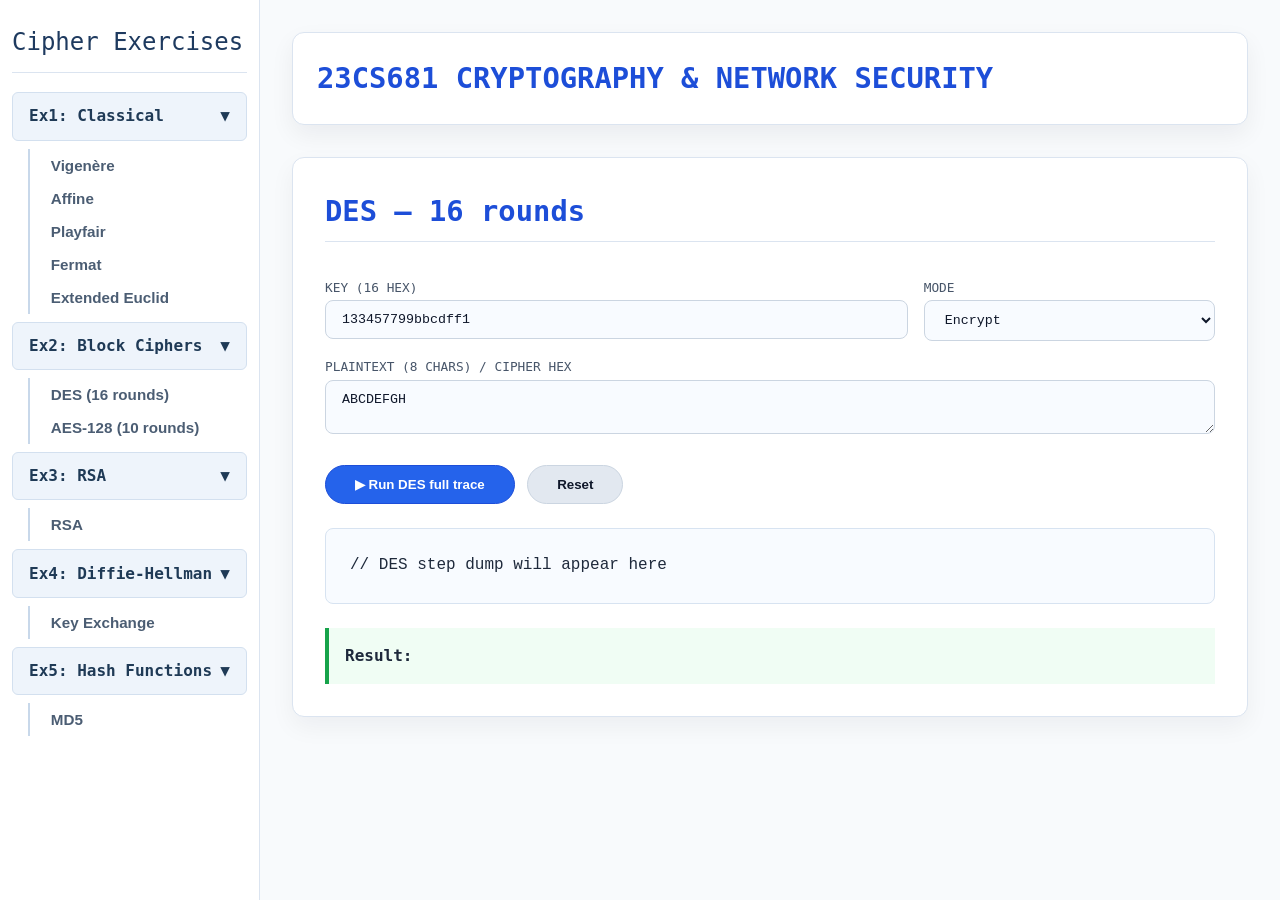
==== cipher.html @ 18721981 "first commit" ====
<!DOCTYPE html>
<html lang="en">
<head>
    <meta charset="UTF-8">
    <meta name="viewport" content="width=device-width, initial-scale=1.0">
    <title>DES · AES · Classical · RSA · complete step‑by‑step</title>
    <style>
        * { margin: 0; padding: 0; box-sizing: border-box; }
        body {
            background: #f8fafc;
            font-family: 'Segoe UI', Roboto, monospace;
            color: #1e293b;
            line-height: 1.5;
        }
        .app {
            display: flex;
            max-width: 1600px;
            margin: 0 auto;
        }
        .sidebar {
            width: 260px;
            background: #ffffff;
            border-right: 1px solid #dbe4f0;
            padding: 1.5rem 0.75rem;
            flex-shrink: 0;
            height: 100vh;
            overflow-y: auto;
            position: sticky;
            top: 0;
        }
        .sidebar h2 {
            color: #1e3a5f;
            border-bottom: 1px solid #dbe4f0;
            padding-bottom: 0.75rem;
            margin-bottom: 1.2rem;
            font-weight: 500;
        }
        .ex-header {
            background: #eef4fb;
            border: 1px solid #d3e0ef;
            padding: 0.7rem 1rem;
            border-radius: 6px;
            display: flex;
            justify-content: space-between;
            cursor: pointer;
            margin: 0.5rem 0;
            font-weight: 600;
            color: #1f3a56;
        }
        .submenu {
            margin-left: 1rem;
            border-left: 2px solid #c8d8ea;
            padding-left: 0.5rem;
            display: none;
        }
        .submenu.show { display: block; }
        .cipher-btn {
            width: 100%;
            background: transparent;
            border: none;
            text-align: left;
            padding: 0.5rem 0.8rem;
            color: #4b5d73;
            border-radius: 4px;
            cursor: pointer;
            font-size: 0.95rem;
        }
        .cipher-btn:hover { background: #e8f1fb; color: #0f172a; }
        .cipher-btn.active {
            background: #dbeafe;
            border-left: 4px solid #2563eb;
            color: #0f172a;
        }
        .main {
            flex: 1;
            padding: 2rem;
            max-width: 1200px;
        }
        .header-panel {
            background: #ffffff;
            border: 1px solid #dbe4f0;
            padding: 1.5rem;
            border-radius: 12px;
            margin-bottom: 2rem;
            box-shadow: 0 10px 25px rgba(15, 23, 42, 0.06);
        }
        .header-panel h1 { color: #1d4ed8; font-size: 1.8rem; font-weight: 600; }
        .header-row { display: flex; gap: 2rem; color: #64748b; margin-top: 0.5rem; }
        .cipher-box {
            background: #ffffff;
            border: 1px solid #dbe4f0;
            padding: 2rem;
            border-radius: 12px;
            margin-top: 1.5rem;
            display: none;
            box-shadow: 0 10px 25px rgba(15, 23, 42, 0.05);
        }
        .cipher-box.active { display: block; }
        h3 { color: #1d4ed8; font-size: 1.8rem; margin-bottom: 1.2rem; border-bottom: 1px solid #dbe4f0; padding-bottom: 0.5rem; }
        label { display: block; color: #475569; text-transform: uppercase; font-size: 0.8rem; margin: 1rem 0 0.2rem; }
        input, textarea, select {
            width: 100%;
            background: #f8fbff;
            border: 1px solid #cbd5e1;
            color: #0f172a;
            padding: 0.7rem 1rem;
            border-radius: 8px;
            font-family: 'Courier New', monospace;
        }
        .btn-group { display: flex; gap: 0.8rem; flex-wrap: wrap; margin: 1.5rem 0; }
        button {
            background: #e2e8f0;
            border: 1px solid #cbd5e1;
            color: #0f172a;
            padding: 0.7rem 1.8rem;
            border-radius: 30px;
            font-weight: 600;
            cursor: pointer;
        }
        button.primary { background: #2563eb; border-color: #1d4ed8; color: white; }
        .steps-panel {
            background: #f8fbff;
            border: 1px solid #d7e3f1;
            border-radius: 8px;
            padding: 1.5rem;
            font-family: 'Courier New', monospace;
            white-space: pre-wrap;
            line-height: 1.6;
            max-height: 700px;
            overflow: auto;
            margin: 1.5rem 0;
        }
        .result-box {
            background: #f0fdf4;
            border-left: 4px solid #16a34a;
            padding: 1rem;
            font-weight: bold;
        }
        .matrix-display {
            display: grid;
            grid-template-columns: repeat(4, 1fr);
            gap: 6px;
            background: #eef4fb;
            padding: 10px;
            border-radius: 8px;
            margin: 8px 0;
            font-family: 'Courier New', monospace;
        }
        .matrix-cell {
            background: #ffffff;
            border: 1px solid #cbd5e1;
            text-align: center;
            padding: 4px;
            border-radius: 4px;
        }
        .key-row { background: #fff7ed; padding: 0.8rem; margin: 0.5rem 0; border-left: 6px solid #f59e0b; }
        table { width: 100%; border-collapse: collapse; margin: 10px 0; background: #ffffff; }
        th, td { border: 1px solid #cbd5e1; padding: 6px; text-align: center; color: #1e293b; }
        th { background: #e8f1fb; }
    </style>
</head>
<body>
<div class="app">
    <div class="sidebar">
        <h2> Cipher Exercises</h2>
        <div class="ex-group">
            <div class="ex-header" onclick="toggleSub(this)">Ex1: Classical  <span class="arrow">▼</span></div>
            <div class="submenu show">
                <button class="cipher-btn" onclick="showCipher('vigenere')">Vigenère</button>
                <button class="cipher-btn" onclick="showCipher('affine')">Affine</button>
                <button class="cipher-btn" onclick="showCipher('playfair')">Playfair</button>
                <button class="cipher-btn" onclick="showCipher('fermat')">Fermat</button>
                <button class="cipher-btn" onclick="showCipher('euclid')">Extended Euclid</button>
            </div>
        </div>
        <div class="ex-group">
            <div class="ex-header" onclick="toggleSub(this)">Ex2: Block Ciphers  <span class="arrow">▼</span></div>
            <div class="submenu show">
                <button class="cipher-btn" onclick="showCipher('des')">DES (16 rounds)</button>
                <button class="cipher-btn" onclick="showCipher('aes')">AES-128 (10 rounds)</button>
            </div>
        </div>
        <div class="ex-group">
            <div class="ex-header" onclick="toggleSub(this)">Ex3: RSA <span class="arrow">▼</span></div>
            <div class="submenu show">
                <!-- Replaced the two placeholder buttons with one full RSA button -->
                <button class="cipher-btn" onclick="showCipher('rsa')">RSA </button>
            </div>
        </div>
        <div class="ex-group">
            <div class="ex-header" onclick="toggleSub(this)">Ex4: Diffie-Hellman <span class="arrow">▼</span></div>
            <div class="submenu show">
                <button class="cipher-btn" onclick="showCipher('diffie')">Key Exchange</button>
            </div>
        </div>
        <div class="ex-group">
            <div class="ex-header" onclick="toggleSub(this)">Ex5: Hash Functions <span class="arrow">▼</span></div>
            <div class="submenu show">
                <button class="cipher-btn" onclick="showCipher('md5')">MD5</button>
            </div>
        </div>

    </div>

    <div class="main">
        <div class="header-panel">
            <h1>23CS681 CRYPTOGRAPHY & NETWORK SECURITY</h1>
                </div>

        <!-- ========== EX1: CLASSICAL  ========== -->
        <!-- Vigenère -->
        <div id="vigenere-box" class="cipher-box">
            <h3>Vigenère Cipher</h3>
            <label>Plaintext</label><input id="vig-text" value="CIPHER">
            <label>Key (letters only)</label><input id="vig-key" value="KEY">
            <button class="primary" onclick="vigenereEncrypt()">Encrypt</button>
            <button onclick="vigenereDecrypt()">Decrypt</button>
            <div id="vig-steps" class="steps-panel">// Vigenère steps</div>
            <div id="vig-out" class="result-box">Result: </div>
        </div>

        <!-- Affine -->
        <div id="affine-box" class="cipher-box">
            <h3>Affine Cipher (encrypt only)</h3>
            <label>a (must be coprime to 26)</label><input id="aff-a" value="9">
            <label>b</label><input id="aff-b" value="6">
            <label>Plaintext (A-Z)</label><textarea id="aff-text" rows="2">HELLO</textarea>
            <button class="primary" onclick="affineEncrypt()">Encrypt</button>
            <div id="aff-steps" class="steps-panel">// Affine steps</div>
            <div id="aff-out" class="result-box">Result: </div>
        </div>

        <!-- Playfair -->
        <div id="playfair-box" class="cipher-box">
            <h3>Playfair Cipher (5x5 matrix)</h3>
            <label>Keyword</label><input id="pf-key" value="MONARCHY">
            <label>Plaintext (A-Z, no J)</label><textarea id="pf-text" rows="2">INSTRUMENTS</textarea>
            <button class="primary" onclick="playfairEncrypt()">Encrypt</button>
            <div id="pf-matrix" class="matrix-display"></div>
            <div id="pf-steps" class="steps-panel">// Playfair steps</div>
            <div id="pf-out" class="result-box">Result: </div>
        </div>

        <!-- Fermat -->
        <div id="fermat-box" class="cipher-box">
            <h3>Fermat's Little Theorem</h3>
            <label>Prime p</label><input id="fer-p" value="13">
            <label>Integer a (not multiple of p)</label><input id="fer-a" value="5">
            <button class="primary" onclick="fermatCalc()">Compute a^(p-1) mod p</button>
            <div id="fer-steps" class="steps-panel">// Fermat steps</div>
            <div id="fer-out" class="result-box">Result: </div>
        </div>

        <!-- Extended Euclid -->
        <div id="euclid-box" class="cipher-box">
            <h3>Extended Euclidean Algorithm</h3>
            <label>a</label><input id="euc-a" value="5432">
            <label>b</label><input id="euc-b" value="46">
            <button class="primary" onclick="computeEuclid()">Compute GCD & coefficients</button>
            <div id="euc-steps" class="steps-panel">// Extended Euclid steps</div>
            <div id="euc-out" class="result-box">Result: </div>
        </div>

        <!-- ========== EX2: DES  ========== -->
        <div id="des-box" class="cipher-box active">
            <h3>DES – 16 rounds </h3>
            <div style="display:flex; gap:1rem;">
                <div style="flex:2"><label>Key (16 hex)</label><input id="des-key" value="133457799bbcdff1"></div>
                <div style="flex:1"><label>Mode</label><select id="des-mode"><option value="encrypt">Encrypt</option><option value="decrypt">Decrypt</option></select></div>
            </div>
            <label>Plaintext (8 chars) / cipher hex</label><textarea id="des-input" rows="2">ABCDEFGH</textarea>
            <div class="btn-group">
                <button class="primary" onclick="runDesFullTrace()">▶ Run DES full trace</button>
                <button onclick="resetDesTrace()">Reset</button>
            </div>
            <div id="des-steps" class="steps-panel">// DES step dump will appear here</div>
            <div id="des-out" class="result-box">Result: </div>
        </div>

        <!-- ========== EX2: AES-128  ========== -->
        <div id="aes-box" class="cipher-box">
            <h3>AES-128 – 10 rounds </h3>
            <div style="display:flex; gap:1rem;">
                <div style="flex:2"><label>Key (32 hex)</label><input id="aes-key" value="2b7e151628aed2a6abf7158809cf4f3c"></div>
                <div style="flex:1"><label>Mode</label><select id="aes-mode"><option value="encrypt">Encrypt</option><option value="decrypt">Decrypt</option></select></div>
            </div>
            <label>Plaintext (16 bytes) / cipher hex</label><textarea id="aes-input" rows="2">Hello, AES-128!</textarea>
            <div class="btn-group">
                <button class="primary" onclick="runAesFullTrace()">▶ Run AES full trace</button>
                <button onclick="resetAesTrace()">Reset</button>
            </div>
            <div id="aes-steps" class="steps-panel">// AES step dump (matrix & MixColumns detail) will appear here</div>
            <div id="aes-out" class="result-box">Result: </div>
        </div>

        <!-- ========== EX3: RSA  ========== -->
        <div id="rsa-box" class="cipher-box">
            <h3>RSA </h3>
            <label>Prime p</label><input id="rsa-p" value="61">
            <label>Prime q</label><input id="rsa-q" value="53">
            <label>Select e (coprime to φ)</label><input id="rsa-e" value="17">
            <label>Message (number or text)</label><textarea id="rsa-m" rows="2">HELLO</textarea>
            <button class="primary" onclick="runRSA()">▶ Run RSA full trace</button>
            <div id="rsa-steps" class="steps-panel">// RSA steps will appear here</div>
            <div id="rsa-out" class="result-box">Result: </div>
        </div>

        <!-- ========== EX4: DIFFIE-HELLMAN ========== -->
        <div id="diffie-box" class="cipher-box">
            <h3>Diffie-Hellman Key Exchange</h3>
            <label>Public Prime (P)</label><input id="dh-p" value="23">
            <label>Primitive Root (G)</label><input id="dh-g" value="5">
            <label>Alice's Private Key (a)</label><input id="dh-a" value="6">
            <label>Bob's Private Key (b)</label><input id="dh-b" value="15">
            <div class="btn-group">
                <button class="primary" onclick="runDiffieHellman()">Exchange Keys</button>
                <button onclick="resetDiffieHellman()">Reset</button>
            </div>
            <div id="dh-steps" class="steps-panel">// Diffie-Hellman steps will appear here</div>
            <div id="dh-out" class="result-box">Result: </div>
        </div>

        <!-- ========== EX5: MD5 ========== -->
        <div id="md5-box" class="cipher-box">
            <h3>MD5 Hash Function</h3>
            <label>Message to Hash</label><input id="md5-message" value="hello world">
            <button class="primary" onclick="computeMD5()">Compute MD5 Hash</button>
            <div id="md5-steps" class="steps-panel">// MD5 steps</div>
            <div id="md5-out" class="result-box">Result: </div>
        </div>
    </div>
</div>

<script>
    // MD5 constants
    const S = [
        7, 12, 17, 22,  7, 12, 17, 22,  7, 12, 17, 22,  7, 12, 17, 22,
        5,  9, 14, 20,  5,  9, 14, 20,  5,  9, 14, 20,  5,  9, 14, 20,
        4, 11, 16, 23,  4, 11, 16, 23,  4, 11, 16, 23,  4, 11, 16, 23,
        6, 10, 15, 21,  6, 10, 15, 21,  6, 10, 15, 21,  6, 10, 15, 21
    ];

    const K = [
        0xd76aa478, 0xe8c7b756, 0x242070db, 0xc1bdceee,
        0xf57c0faf, 0x4787c62a, 0xa8304613, 0xfd469501,
        0x698098d8, 0x8b44f7af, 0xffff5bb1, 0x895cd7be,
        0x6b901122, 0xfd987193, 0xa679438e, 0x49b40821,
        0xf61e2562, 0xc040b340, 0x265e5a51, 0xe9b6c7aa,
        0xd62f105d, 0x02441453, 0xd8a1e681, 0xe7d3fbc8,
        0x21e1cde6, 0xc33707d6, 0xf4d50d87, 0x455a14ed,
        0xa9e3e905, 0xfcefa3f8, 0x676f02d9, 0x8d2a4c8a,
        0xfffa3942, 0x8771f681, 0x6d9d6122, 0xfde5380c,
        0xa4beea44, 0x4bdecfa9, 0xf6bb4b60, 0xbebfbc70,
        0x289b7ec6, 0xeaa127fa, 0xd4ef3085, 0x04881d05,
        0xd9d4d039, 0xe6db99e5, 0x1fa27cf8, 0xc4ac5665,
        0xf4292244, 0x432aff97, 0xab9423a7, 0xfc93a039,
        0x655b59c3, 0x8f0ccc92, 0xffeff47d, 0x85845dd1,
        0x6fa87e4f, 0xfe2ce6e0, 0xa3014314, 0x4e0811a1,
        0xf7537e82, 0xbd3af235, 0x2ad7d2bb, 0xeb86d391
    ];

    function leftRotate(value, amount) {
        return ((value << amount) | (value >>> (32 - amount))) & 0xFFFFFFFF;
    }

    function md5Hash(message, showSteps = true) {
        let steps = showSteps ? [] : null;

        // Convert message to bytes
        let msgBytes = new TextEncoder().encode(message);
        let msgLen = msgBytes.length;

        // Step 1: Append padding
        let padded = new Uint8Array(Math.floor((msgLen + 8) / 64 + 1) * 64);
        padded.set(msgBytes);
        padded[msgLen] = 0x80;

        // Append length in bits (little-endian)
        let lenBits = msgLen * 8;
        for (let i = 0; i < 8; i++) {
            padded[padded.length - 8 + i] = (lenBits >>> (i * 8)) & 0xFF;
        }

        if (showSteps) {
            steps.push("Step 1: Padding the message");
            steps.push(`Original message length: ${msgLen} bytes`);
            steps.push(`Padded message length: ${padded.length} bytes`);
        }

        // Initialize MD5 state
        let h0 = 0x67452301;
        let h1 = 0xefcdab89;
        let h2 = 0x98badcfe;
        let h3 = 0x10325476;

        if (showSteps) {
            steps.push("Step 2: Initialize MD5 state");
            steps.push(`h0 = ${h0.toString(16).padStart(8, '0')}`);
            steps.push(`h1 = ${h1.toString(16).padStart(8, '0')}`);
            steps.push(`h2 = ${h2.toString(16).padStart(8, '0')}`);
            steps.push(`h3 = ${h3.toString(16).padStart(8, '0')}`);
        }

        // Process in 512-bit chunks
        for (let chunkStart = 0; chunkStart < padded.length; chunkStart += 64) {
            let chunk = padded.slice(chunkStart, chunkStart + 64);
            let w = new Array(16);
            for (let i = 0; i < 16; i++) {
                w[i] = (chunk[i*4]) | (chunk[i*4+1] << 8) | (chunk[i*4+2] << 16) | (chunk[i*4+3] << 24);
            }

            if (showSteps) {
                steps.push(`\nProcessing chunk ${chunkStart/64 + 1}`);
                steps.push("Message schedule (w[0..15]):");
                for (let i = 0; i < 16; i++) {
                    steps.push(`w[${i}] = ${w[i].toString(16).padStart(8, '0')}`);
                }
            }

            let a = h0, b = h1, c = h2, d = h3;

            if (showSteps) {
                steps.push("Initial a,b,c,d for this chunk:");
                steps.push(`a = ${a.toString(16).padStart(8, '0')}, b = ${b.toString(16).padStart(8, '0')}, c = ${c.toString(16).padStart(8, '0')}, d = ${d.toString(16).padStart(8, '0')}`);
            }

            // Main loop
            for (let i = 0; i < 64; i++) {
                let f, g;
                if (i < 16) {
                    f = (b & c) | (~b & d);
                    g = i;
                } else if (i < 32) {
                    f = (d & b) | (~d & c);
                    g = (5 * i + 1) % 16;
                } else if (i < 48) {
                    f = b ^ c ^ d;
                    g = (3 * i + 5) % 16;
                } else {
                    f = c ^ (b | ~d);
                    g = (7 * i) % 16;
                }

                f = (f + a + K[i] + w[g]) & 0xFFFFFFFF;
                a = d;
                d = c;
                c = b;
                b = (b + leftRotate(f, S[i])) & 0xFFFFFFFF;

                if (showSteps && (i % 4 == 0 || i == 63)) {
                    steps.push(`Round ${Math.floor(i/16) + 1}, step ${i%16 + 1}: a=${a.toString(16).padStart(8, '0')}, b=${b.toString(16).padStart(8, '0')}, c=${c.toString(16).padStart(8, '0')}, d=${d.toString(16).padStart(8, '0')}`);
                }
            }

            // Add to result
            h0 = (h0 + a) & 0xFFFFFFFF;
            h1 = (h1 + b) & 0xFFFFFFFF;
            h2 = (h2 + c) & 0xFFFFFFFF;
            h3 = (h3 + d) & 0xFFFFFFFF;

            if (showSteps) {
                steps.push("After adding chunk:");
                steps.push(`h0 = ${h0.toString(16).padStart(8, '0')}, h1 = ${h1.toString(16).padStart(8, '0')}, h2 = ${h2.toString(16).padStart(8, '0')}, h3 = ${h3.toString(16).padStart(8, '0')}`);
            }
        }

        // Produce final hash
        let digest = new Uint8Array(16);
        digest[0] = h0 & 0xFF; digest[1] = (h0 >>> 8) & 0xFF; digest[2] = (h0 >>> 16) & 0xFF; digest[3] = (h0 >>> 24) & 0xFF;
        digest[4] = h1 & 0xFF; digest[5] = (h1 >>> 8) & 0xFF; digest[6] = (h1 >>> 16) & 0xFF; digest[7] = (h1 >>> 24) & 0xFF;
        digest[8] = h2 & 0xFF; digest[9] = (h2 >>> 8) & 0xFF; digest[10] = (h2 >>> 16) & 0xFF; digest[11] = (h2 >>> 24) & 0xFF;
        digest[12] = h3 & 0xFF; digest[13] = (h3 >>> 8) & 0xFF; digest[14] = (h3 >>> 16) & 0xFF; digest[15] = (h3 >>> 24) & 0xFF;

        let hashHex = Array.from(digest, b => b.toString(16).padStart(2, '0')).join('');

        if (showSteps) {
            steps.push("\nFinal MD5 hash:");
            steps.push(hashHex);
        }

        return { hash: hashHex, steps: steps };
    }

    function computeMD5() {
        let message = document.getElementById('md5-message').value;
        let result = md5Hash(message);
        document.getElementById('md5-steps').innerText = result.steps.join('\n');
        document.getElementById('md5-out').innerText = 'MD5 Hash: ' + result.hash;
    }

    // ---------- SIDEBAR HELPERS ----------
    function toggleSub(header) {
        let s = header.nextElementSibling;
        s.classList.toggle('show');
        header.querySelector('.arrow').textContent = s.classList.contains('show') ? '▼' : '▶';
    }
    function showCipher(name) {
        document.querySelectorAll('.cipher-box').forEach(b => b.classList.remove('active'));
        document.getElementById(name + '-box')?.classList.add('active');
        document.querySelectorAll('.cipher-btn').forEach(b => b.classList.remove('active'));
        event.target.classList.add('active');
        let names = {
            vigenere: 'Vigenère', affine: 'Affine', playfair: 'Playfair',
            fermat: 'Fermat', euclid: 'Euclid', des: 'DES (full trace)', aes: 'AES-128',
            rsa: 'RSA (full step‑by‑step)', md5: 'MD5'
        };
        document.getElementById('current-ex').innerText =
            name === 'diffie' ? 'Diffie-Hellman Key Exchange' : (names[name] || name);
    }

    // ############################################################
    // # EX1: CLASSICAL CIPHERS 
    // ############################################################

    // ---------- Vigenère ----------
    function vigenereEncrypt() {
        let text = document.getElementById('vig-text').value.toUpperCase().replace(/[^A-Z]/g, '');
        let key = document.getElementById('vig-key').value.toUpperCase().replace(/[^A-Z]/g, '');
        if (!key) { alert('Invalid key'); return; }
        let steps = 'Vigenère encryption:\nText: ' + text + '\nKey: ' + key + '\n\n';
        let result = '';
        for (let i = 0; i < text.length; i++) {
            let t = text.charCodeAt(i) - 65;
            let k = key.charCodeAt(i % key.length) - 65;
            let c = (t + k) % 26;
            result += String.fromCharCode(c + 65);
            steps += `${text[i]} (${t}) + ${key[i % key.length]} (${k}) = ${c} → ${result[i]}\n`;
        }
        document.getElementById('vig-steps').innerText = steps;
        document.getElementById('vig-out').innerText = 'Ciphertext: ' + result;
    }
    function vigenereDecrypt() {
        let text = document.getElementById('vig-text').value.toUpperCase().replace(/[^A-Z]/g, '');
        let key = document.getElementById('vig-key').value.toUpperCase().replace(/[^A-Z]/g, '');
        if (!key) { alert('Invalid key'); return; }
        let steps = 'Vigenère decryption:\nCipher: ' + text + '\nKey: ' + key + '\n\n';
        let result = '';
        for (let i = 0; i < text.length; i++) {
            let c = text.charCodeAt(i) - 65;
            let k = key.charCodeAt(i % key.length) - 65;
            let p = (c - k + 26) % 26;
            result += String.fromCharCode(p + 65);
            steps += `${text[i]} (${c}) - ${key[i % key.length]} (${k}) = ${p} → ${result[i]}\n`;
        }
        document.getElementById('vig-steps').innerText = steps;
        document.getElementById('vig-out').innerText = 'Plaintext: ' + result;
    }

    // ---------- Affine ----------
    function affineEncrypt() {
        let a = parseInt(document.getElementById('aff-a').value);
        let b = parseInt(document.getElementById('aff-b').value);
        let text = document.getElementById('aff-text').value.toUpperCase().replace(/[^A-Z]/g, '');
        if (!text) return;
        function gcd(x,y) { return y ? gcd(y, x % y) : x; }
        if (gcd(a,26) !== 1) { alert('a must be coprime to 26'); return; }
        let steps = `Affine encryption: E(x) = (${a}*x + ${b}) mod 26\n\n`;
        let result = '';
        for (let i = 0; i < text.length; i++) {
            let x = text.charCodeAt(i) - 65;
            let val = (a * x + b) % 26;
            result += String.fromCharCode(val + 65);
            steps += `${text[i]} (x=${x}) → (${a}*${x}+${b}) mod 26 = ${val} → ${result[i]}\n`;
        }
        document.getElementById('aff-steps').innerText = steps;
        document.getElementById('aff-out').innerText = 'Ciphertext: ' + result;
    }

    // ---------- Playfair ----------
    function playfairEncrypt() {
        let key = document.getElementById('pf-key').value.toUpperCase().replace(/[^A-Z]/g, '').replace(/J/g, 'I');
        let plain = document.getElementById('pf-text').value.toUpperCase().replace(/[^A-Z]/g, '').replace(/J/g, 'I');
        if (!key || !plain) return;

        let seen = new Set();
        let matrix = [];
        let all = key + 'ABCDEFGHIKLMNOPQRSTUVWXYZ';
        for (let ch of all) {
            if (!seen.has(ch) && ch >= 'A' && ch <= 'Z' && ch !== 'J') {
                seen.add(ch);
                matrix.push(ch);
            }
        }
        let matHtml = '';
        for (let r = 0; r < 5; r++) {
            for (let c = 0; c < 5; c++) {
                matHtml += `<div class="matrix-cell">${matrix[r*5 + c]}</div>`;
            }
        }
        document.getElementById('pf-matrix').innerHTML = matHtml;

        let pairs = [];
        for (let i = 0; i < plain.length; i += 2) {
            let a = plain[i];
            let b = (i+1 < plain.length) ? plain[i+1] : 'X';
            if (a === b) b = 'X';
            pairs.push([a, b]);
        }

        let steps = 'Playfair matrix built.\n\nDigraphs:\n';
        let result = '';
        for (let [a,b] of pairs) {
            steps += `${a}${b} → `;
            let r1 = Math.floor(matrix.indexOf(a)/5), c1 = matrix.indexOf(a)%5;
            let r2 = Math.floor(matrix.indexOf(b)/5), c2 = matrix.indexOf(b)%5;
            let na, nb;
            if (r1 === r2) {
                na = matrix[r1*5 + (c1+1)%5];
                nb = matrix[r2*5 + (c2+1)%5];
            } else if (c1 === c2) {
                na = matrix[((r1+1)%5)*5 + c1];
                nb = matrix[((r2+1)%5)*5 + c2];
            } else {
                na = matrix[r1*5 + c2];
                nb = matrix[r2*5 + c1];
            }
            result += na + nb;
            steps += `${na}${nb}\n`;
        }
        document.getElementById('pf-steps').innerText = steps;
        document.getElementById('pf-out').innerText = 'Ciphertext: ' + result;
    }

    // ---------- Fermat ----------
    function fermatCalc() {
        let p = parseInt(document.getElementById('fer-p').value);
        let a = parseInt(document.getElementById('fer-a').value);
        if (p <= 1 || a % p === 0) { alert('p must be prime, a not multiple of p'); return; }
        let steps = `Fermat: a^(p-1) ≡ 1 (mod p) for prime p\np = ${p}, a = ${a}\n\n`;
        let exp = p-1;
        let result = 1;
        let base = a % p;
        let e = exp;
        steps += `Computing ${a}^${exp} mod ${p} using repeated squaring:\n`;
        while (e > 0) {
            if (e & 1) result = (result * base) % p;
            base = (base * base) % p;
            e >>= 1;
        }
        steps += `Result: ${a}^${exp} mod ${p} = ${result}\n`;
        if (result === 1) steps += `\n✓ Fermat holds: ${a}^(${p}-1) ≡ 1 (mod ${p})`;
        else steps += `\n✗ Not 1 – but p may not be prime.`;
        document.getElementById('fer-steps').innerText = steps;
        document.getElementById('fer-out').innerText = `${a}^${p-1} mod ${p} = ${result}`;
    }

    // ---------- Extended Euclid ----------
    function computeEuclid() {
        let a = parseInt(document.getElementById('euc-a').value);
        let b = parseInt(document.getElementById('euc-b').value);
        if (a < 0 || b < 0) { alert('positive integers only'); return; }
        let steps = `Extended Euclidean Algorithm for (${a}, ${b})\n\n`;
        let r0 = a, r1 = b, s0 = 1, s1 = 0, t0 = 0, t1 = 1;
        steps += `i\tr\tq\ts\tt\n`;
        steps += `0\t${r0}\t\t${s0}\t${t0}\n`;
        steps += `1\t${r1}\t\t${s1}\t${t1}\n`;
        let i = 2;
        while (r1 !== 0) {
            let q = Math.floor(r0 / r1);
            let r2 = r0 % r1;
            let s2 = s0 - q * s1;
            let t2 = t0 - q * t1;
            steps += `${i}\t${r2}\t${q}\t${s2}\t${t2}\n`;
            r0 = r1; r1 = r2; s0 = s1; s1 = s2; t0 = t1; t1 = t2;
            i++;
        }
        steps += `\nGCD = ${r0}\n`;
        steps += `Coefficients: s = ${s0}, t = ${t0}\n`;
        steps += `Check: ${a}*${s0} + ${b}*${t0} = ${a*s0 + b*t0}`;
        document.getElementById('euc-steps').innerText = steps;
        document.getElementById('euc-out').innerText = `GCD(${a},${b}) = ${r0}`;
    }

    // ############################################################
    // # EX2: DES 
    // ############################################################
    const DES_IP = [58,50,42,34,26,18,10,2,60,52,44,36,28,20,12,4,62,54,46,38,30,22,14,6,64,56,48,40,32,24,16,8,57,49,41,33,25,17,9,1,59,51,43,35,27,19,11,3,61,53,45,37,29,21,13,5,63,55,47,39,31,23,15,7];
    const DES_FP = [40,8,48,16,56,24,64,32,39,7,47,15,55,23,63,31,38,6,46,14,54,22,62,30,37,5,45,13,53,21,61,29,36,4,44,12,52,20,60,28,35,3,43,11,51,19,59,27,34,2,42,10,50,18,58,26,33,1,41,9,49,17,57,25];
    const DES_E = [32,1,2,3,4,5,4,5,6,7,8,9,8,9,10,11,12,13,12,13,14,15,16,17,16,17,18,19,20,21,20,21,22,23,24,25,24,25,26,27,28,29,28,29,30,31,32,1];
    const DES_P = [16,7,20,21,29,12,28,17,1,15,23,26,5,18,31,10,2,8,24,14,32,27,3,9,19,13,30,6,22,11,4,25];
    const PC1 = [57,49,41,33,25,17,9,1,58,50,42,34,26,18,10,2,59,51,43,35,27,19,11,3,60,52,44,36,63,55,47,39,31,23,15,7,62,54,46,38,30,22,14,6,61,53,45,37,29,21,13,5,28,20,12,4];
    const PC2 = [14,17,11,24,1,5,3,28,15,6,21,10,23,19,12,4,26,8,16,7,27,20,13,2,41,52,31,37,47,55,30,40,51,45,33,48,44,49,39,56,34,53,46,42,50,36,29,32];
    const SHIFTS = [1,1,2,2,2,2,2,2,1,2,2,2,2,2,2,1];

    function hex2bin(hex, bits) { return parseInt(hex,16).toString(2).padStart(bits,'0'); }

    function runDesFullTrace() {
        let key = document.getElementById('des-key').value.trim();
        let input = document.getElementById('des-input').value.trim();
        let mode = document.getElementById('des-mode').value;
        let steps = " DES FULL TRACE \n";
        steps += "\n>>> KEY SCHEDULE (16 subkeys) <<<\n";
        let keyBin = '';
        for(let i=0; i<16; i+=2) keyBin += hex2bin(key.substr(i,2),8);
        steps += `Key bits (64): ${keyBin.match(/.{1,8}/g).join(' ')}\n`;
        let key56 = PC1.map(i=>keyBin[i-1]).join('');
        steps += `After PC‑1 (56 bits): ${key56.match(/.{1,7}/g).join(' ')}\n`;
        let C = key56.slice(0,28), D = key56.slice(28);
        steps += `C0 = ${C} , D0 = ${D}\n`;
        let subkeys = [];
        for(let r=1; r<=16; r++) {
            C = C.slice(SHIFTS[r-1]) + C.slice(0,SHIFTS[r-1]);
            D = D.slice(SHIFTS[r-1]) + D.slice(0,SHIFTS[r-1]);
            let combined = C+D;
            let key48 = PC2.map(i=>combined[i-1]).join('');
            subkeys.push(key48);
            steps += `Round ${r.toString().padStart(2)} shift ${SHIFTS[r-1]} → C${r} D${r} PC2 → subkey: ${key48.match(/.{1,6}/g).join(' ')}\n`;
        }
        steps += "\n\n>>> ENCRYPTION ROUNDS (IP, 16 rounds, FP) <<<\n";
        let pt = input.padEnd(8,'\0').split('').map(c=>c.charCodeAt(0).toString(2).padStart(8,'0')).join('');
        steps += `Plaintext bits (ASCII): ${pt.match(/.{1,8}/g).join(' ')}\n`;
        let block = DES_IP.map(i=>pt[i-1]).join('');
        steps += `After IP: ${block.match(/.{1,8}/g).join(' ')}\n`;
        let L = block.slice(0,32), R = block.slice(32);
        steps += `L0 = ${L.match(/.{1,8}/g).join(' ')}\nR0 = ${R.match(/.{1,8}/g).join(' ')}\n`;
        for(let r=1; r<=16; r++) {
            let key48 = subkeys[r-1];
            steps += `\n----- ROUND ${r} -----\n`;
            let exp = DES_E.map(i=>R[i-1]).join('');
            steps += `Expanded R: ${exp.match(/.{1,6}/g).join(' ')}\n`;
            let xor = '';
            for(let i=0;i<48;i++) xor += exp[i] ^ key48[i];
            steps += `XOR K${r} : ${xor.match(/.{1,6}/g).join(' ')}\n`;
            let sOut = '';
            for(let box=0; box<8; box++) {
                let seg = xor.slice(box*6, box*6+6);
                let row = parseInt(seg[0]+seg[5],2);
                let col = parseInt(seg.slice(1,5),2);
                let val = (row*16 + col) % 16;
                sOut += val.toString(2).padStart(4,'0');
                steps += ` S${box+1} input=${seg} row=${row} col=${col} → output ${val.toString(16).toUpperCase()} (${val.toString(2).padStart(4,'0')})\n`;
            }
            steps += `S‑box out (32 bits): ${sOut.match(/.{1,4}/g).join(' ')}\n`;
            let pOut = DES_P.map(i=>sOut[i-1]).join('');
            steps += `After P: ${pOut.match(/.{1,8}/g).join(' ')}\n`;
            let newR = '';
            for(let i=0;i<32;i++) newR += L[i] ^ pOut[i];
            steps += `XOR with L → new R = ${newR.match(/.{1,8}/g).join(' ')}\n`;
            L = R; R = newR;
            steps += `L${r} = ${L.match(/.{1,8}/g).join(' ')}\nR${r} = ${R.match(/.{1,8}/g).join(' ')}\n`;
        }
        let preFinal = R + L;
        steps += `\nBefore FP (R16+L16): ${preFinal.match(/.{1,8}/g).join(' ')}\n`;
        let cipherBits = DES_FP.map(i=>preFinal[i-1]).join('');
        steps += `After FP: ${cipherBits.match(/.{1,8}/g).join(' ')}\n`;
        let cipherHex = '';
        for(let i=0;i<64;i+=4) cipherHex += parseInt(cipherBits.slice(i,i+4),2).toString(16);
        steps += `\n FINAL CIPHERTEXT (hex): ${cipherHex} \n`;
        document.getElementById('des-steps').innerText = steps;
        document.getElementById('des-out').innerText = 'Ciphertext: ' + cipherHex;
    }
    function resetDesTrace() {
        document.getElementById('des-key').value = '133457799bbcdff1';
        document.getElementById('des-input').value = 'ABCDEFGH';
        document.getElementById('des-mode').value = 'encrypt';
        document.getElementById('des-steps').innerText = '// DES step dump will appear here';
        document.getElementById('des-out').innerText = 'Result: ';
    }

    // ############################################################
    // # EX2: AES-128 
    // ############################################################
    const SBOX = [
        0x63,0x7c,0x77,0x7b,0xf2,0x6b,0x6f,0xc5,0x30,0x01,0x67,0x2b,0xfe,0xd7,0xab,0x76,
        0xca,0x82,0xc9,0x7d,0xfa,0x59,0x47,0xf0,0xad,0xd4,0xa2,0xaf,0x9c,0xa4,0x72,0xc0,
        0xb7,0xfd,0x93,0x26,0x36,0x3f,0xf7,0xcc,0x34,0xa5,0xe5,0xf1,0x71,0xd8,0x31,0x15,
        0x04,0xc7,0x23,0xc3,0x18,0x96,0x05,0x9a,0x07,0x12,0x80,0xe2,0xeb,0x27,0xb2,0x75,
        0x09,0x83,0x2c,0x1a,0x1b,0x6e,0x5a,0xa0,0x52,0x3b,0xd6,0xb3,0x29,0xe3,0x2f,0x84,
        0x53,0xd1,0x00,0xed,0x20,0xfc,0xb1,0x5b,0x6a,0xcb,0xbe,0x39,0x4a,0x4c,0x58,0xcf,
        0xd0,0xef,0xaa,0xfb,0x43,0x4d,0x33,0x85,0x45,0xf9,0x02,0x7f,0x50,0x3c,0x9f,0xa8,
        0x51,0xa3,0x40,0x8f,0x92,0x9d,0x38,0xf5,0xbc,0xb6,0xda,0x21,0x10,0xff,0xf3,0xd2,
        0xcd,0x0c,0x13,0xec,0x5f,0x97,0x44,0x17,0xc4,0xa7,0x7e,0x3d,0x64,0x5d,0x19,0x73,
        0x60,0x81,0x4f,0xdc,0x22,0x2a,0x90,0x88,0x46,0xee,0xb8,0x14,0xde,0x5e,0x0b,0xdb,
        0xe0,0x32,0x3a,0x0a,0x49,0x06,0x24,0x5c,0xc2,0xd3,0xac,0x62,0x91,0x95,0xe4,0x79,
        0xe7,0xc8,0x37,0x6d,0x8d,0xd5,0x4e,0xa9,0x6c,0x56,0xf4,0xea,0x65,0x7a,0xae,0x08,
        0xba,0x78,0x25,0x2e,0x1c,0xa6,0xb4,0xc6,0xe8,0xdd,0x74,0x1f,0x4b,0xbd,0x8b,0x8a,
        0x70,0x3e,0xb5,0x66,0x48,0x03,0xf6,0x0e,0x61,0x35,0x57,0xb9,0x86,0xc1,0x1d,0x9e,
        0xe1,0xf8,0x98,0x11,0x69,0xd9,0x8e,0x94,0x9b,0x1e,0x87,0xe9,0xce,0x55,0x28,0xdf,
        0x8c,0xa1,0x89,0x0d,0xbf,0xe6,0x42,0x68,0x41,0x99,0x2d,0x0f,0xb0,0x54,0xbb,0x16
    ];
    const RCON = [0x01,0x02,0x04,0x08,0x10,0x20,0x40,0x80,0x1b,0x36];

    function hexToBytes(h) { let b=[]; for(let i=0;i<h.length;i+=2) b.push(parseInt(h.substr(i,2),16)); return b; }
    function bytesToHex(b) { return b.map(x=>x.toString(16).padStart(2,'0')).join(''); }

    function matrixString(arr, title) {
        let s = title ? `\n${title} (col major):\n` : '';
        for(let row=0; row<4; row++) {
            s += ' [ ';
            for(let col=0; col<4; col++) {
                s += arr[row + 4*col].toString(16).padStart(2,'0') + ' ';
            }
            s += ']\n';
        }
        return s;
    }

    function mixColumn(col) {
        let a = col.slice();
        const xtime = (x) => ((x << 1) ^ ((x & 0x80) ? 0x1b : 0)) & 0xff;
        let b = [
            xtime(a[0]) ^ xtime(a[1]) ^ a[1] ^ a[2] ^ a[3],
            a[0] ^ xtime(a[1]) ^ xtime(a[2]) ^ a[2] ^ a[3],
            a[0] ^ a[1] ^ xtime(a[2]) ^ xtime(a[3]) ^ a[3],
            xtime(a[0]) ^ a[0] ^ a[1] ^ a[2] ^ xtime(a[3])
        ];
        return b;
    }

    function runAesFullTrace() {
        let keyHex = document.getElementById('aes-key').value.trim();
        let input = document.getElementById('aes-input').value.trim();
        let mode = document.getElementById('aes-mode').value;
        let steps = " AES-128 ENHANCED TRACE \n";

        steps += "\n>>> KEY EXPANSION (internal steps + subword/rotword/rcon) <<<\n";
        let keyBytes = hexToBytes(keyHex);
        let w = [];
        for(let i=0;i<4;i++) w.push(keyBytes.slice(i*4,i*4+4));
        steps += `Initial w[0..3] as 4 words:\n w0=${bytesToHex(w[0])} w1=${bytesToHex(w[1])} w2=${bytesToHex(w[2])} w3=${bytesToHex(w[3])}\n`;
        for(let i=4;i<44;i++) {
            let temp = w[i-1].slice();
            if(i%4===0) {
                let orig = temp.slice();
                temp = [temp[1],temp[2],temp[3],temp[0]];
                steps += ` rotword(${bytesToHex(orig)}) = ${bytesToHex(temp)}\n`;
                let beforeSub = temp.slice();
                temp = temp.map(b=>SBOX[b]);
                steps += ` subword(${bytesToHex(beforeSub)}) = ${bytesToHex(temp)}\n`;
                let rconVal = RCON[i/4-1];
                steps += ` rcon[${i/4}] = 0x${rconVal.toString(16).padStart(2,'0')}\n`;
                temp[0] ^= rconVal;
                steps += ` after XOR rcon: ${bytesToHex(temp)}\n`;
            }
            let newW = [];
            for(let j=0;j<4;j++) newW[j] = w[i-4][j] ^ temp[j];
            w.push(newW);
            steps += ` w[${i}] = w[${i-4}] XOR temp → ${bytesToHex(newW)}\n`;
        }
        steps += "\n>>> ROUND KEYS (11 rounds) <<<\n";
        for(let r=0;r<=10;r++) {
            let rk = w.slice(r*4, r*4+4).flat();
            steps += `round key ${r}: ${bytesToHex(rk)}\n`;
        }

        steps += "\n>>> ENCRYPTION PROCESS (10 rounds) with matrix state and MixColumns detail <<<\n";
        let ptBytes = new TextEncoder().encode(input.padEnd(16,'\0')).slice(0,16);
        steps += `Plaintext bytes: ${bytesToHex(Array.from(ptBytes))}\n`;
        let state = Array.from(ptBytes);
        steps += matrixString(state, "Initial state (column-major)");

        let roundKey = w.slice(0,4).flat();
        steps += `\nAddRoundKey 0 with key: ${bytesToHex(roundKey)}\n`;
        for(let i=0;i<16;i++) state[i] ^= roundKey[i];
        steps += matrixString(state, "After initial AddRoundKey");

        for(let r=1; r<=10; r++) {
            steps += `\n========== ROUND ${r} ==========\n`;

            let oldState = state.slice();
            for(let i=0;i<16;i++) state[i] = SBOX[state[i]];
            steps += `SubBytes (S-box):\n from: ${bytesToHex(oldState)}\n to : ${bytesToHex(state)}\n`;
            steps += matrixString(state, "After SubBytes");

            let afterSR = new Array(16);
            for(let row=0;row<4;row++) {
                for(let col=0;col<4;col++) {
                    afterSR[row + 4*col] = state[row + 4*((col + row) % 4)];
                }
            }
            steps += `ShiftRows:\n from: ${bytesToHex(state)}\n to : ${bytesToHex(afterSR)}\n`;
            steps += matrixString(afterSR, "After ShiftRows");

            if(r < 10) {
                let beforeMC = afterSR.slice();
                let afterMC = new Array(16);
                steps += `\n--- MixColumns detailed (each column) ---\n`;
                for(let col=0; col<4; col++) {
                    let colBytes = [beforeMC[0+4*col], beforeMC[1+4*col], beforeMC[2+4*col], beforeMC[3+4*col]];
                    let mixed = mixColumn(colBytes);
                    steps += ` column ${col} input : [${colBytes.map(b=>'0x'+b.toString(16).padStart(2,'0')).join(' ')}]\n`;
                    steps += ` output: [${mixed.map(b=>'0x'+b.toString(16).padStart(2,'0')).join(' ')}]\n`;
                    for(let row=0; row<4; row++) afterMC[row+4*col] = mixed[row];
                }
                steps += `MixColumns result: ${bytesToHex(afterMC)}\n`;
                state = afterMC;
                steps += matrixString(state, "After MixColumns");
            } else {
                state = afterSR;
            }

            roundKey = w.slice(r*4, r*4+4).flat();
            steps += `\nAddRoundKey ${r} with key: ${bytesToHex(roundKey)}\n`;
            for(let i=0;i<16;i++) state[i] ^= roundKey[i];
            steps += matrixString(state, `After AddRoundKey ${r}`);
        }

        let cipherHex = bytesToHex(state);
        steps += `\n FINAL CIPHERTEXT: ${cipherHex} \n`;
        document.getElementById('aes-steps').innerText = steps;
        document.getElementById('aes-out').innerText = 'Ciphertext: ' + cipherHex;
    }
    function resetAesTrace() {
        document.getElementById('aes-key').value = '2b7e151628aed2a6abf7158809cf4f3c';
        document.getElementById('aes-input').value = 'Hello, AES-128!';
        document.getElementById('aes-mode').value = 'encrypt';
        document.getElementById('aes-steps').innerText = '// AES step dump (matrix & MixColumns detail) will appear here';
        document.getElementById('aes-out').innerText = 'Result: ';
    }

    // ############################################################
    // # EX3: RSA 
    // ############################################################

    //  prime check
    function isPrime(num) {
        if (num <= 1) return false;
        for (let i = 2; i <= Math.sqrt(num); i++)
            if (num % i == 0) return false;
        return true;
    }

    // Euclidean division steps (returns HTML string)
    function gcdStepsHTML(a, b) {
        let html = "<h3 style='color:#a78bfa;'>Euclidean division steps</h3>";
        html += "<table><tr><th>a</th><th>b</th><th>q</th><th>r</th></tr>";
        let r0 = a, r1 = b;
        while (r1 != 0) {
            let q = Math.floor(r0 / r1);
            let r = r0 % r1;
            html += `<tr><td>${r0}</td><td>${r1}</td><td>${q}</td><td>${r}</td></tr>`;
            r0 = r1;
            r1 = r;
        }
        html += "</table>";
        return html;
    }

    // Extended Euclidean algorithm (returns HTML string with table and d)
    function extendedEuclidHTML(phi, e) {
        let r1 = phi, r2 = e;
        let s1 = 1, s2 = 0;
        let t1 = 0, t2 = 1;

        let html = "<h3 style='color:#a78bfa;'>Extended Euclidean table</h3>";
        html += "<table><tr><th>step</th><th>r</th><th>q</th><th>s</th><th>t</th></tr>";
        let step = 0;
        html += `<tr><td>${step}</td><td>${r1}</td><td>-</td><td>${s1}</td><td>${t1}</td></tr>`;
        step++;
        html += `<tr><td>${step}</td><td>${r2}</td><td>-</td><td>${s2}</td><td>${t2}</td></tr>`;

        while (r2 != 0) {
            let q = Math.floor(r1 / r2);
            let r = r1 - q * r2;
            let s = s1 - q * s2;
            let t = t1 - q * t2;
            step++;
            html += `<tr><td>${step}</td><td>${r}</td><td>${q}</td><td>${s}</td><td>${t}</td></tr>`;
            r1 = r2; r2 = r;
            s1 = s2; s2 = s;
            t1 = t2; t2 = t;
        }
        html += "</table>";
        // d is t1 (may be negative, adjust later)
        return { d: t1, html: html };
    }

    // Fast exponentiation with detailed steps (returns HTML string and final value)
    function fastExpDetailed(base, exp, mod) {
        let binary = exp.toString(2);
        let html = `<h4 style='color:#f59e0b;'>${base}^${exp} mod ${mod}</h4>`;
        html += `Binary of ${exp} = ${binary}<br><br>`;
        html += "<b>Step 1: Compute powers</b><br>";

        let current = BigInt(base) % BigInt(mod);
        let m = BigInt(mod);
        let powers = [];

        for (let i = 0; i < binary.length; i++) {
            let powerVal = (current % m).toString();
            powers.push(powerVal);
            html += `${base}^2^${i} mod ${mod} = ${powerVal}<br>`;
            current = (current * current) % m;
        }

        html += "<br><b>Step 2: Multiply selected powers</b><br>(";
        let final = 1n;
        for (let i = 0; i < binary.length; i++) {
            if (binary[binary.length - 1 - i] === "1") {
                html += powers[i] + " × ";
                final = (final * BigInt(powers[i])) % m;
            }
        }
        html = html.slice(0, -3); // remove trailing ' × '
        html += ") mod " + mod + "<br>";
        html += `<b>Final result = ${final.toString()}</b><br>`;
        return { value: Number(final), html: html };
    }

    function runRSA() {
        let p = parseInt(document.getElementById('rsa-p').value);
        let q = parseInt(document.getElementById('rsa-q').value);
        let e = parseInt(document.getElementById('rsa-e').value);
        let message = document.getElementById('rsa-m').value.trim();

        if (!isPrime(p) || !isPrime(q)) {
            alert("p and q must be prime numbers!");
            return;
        }

        let n = p * q;
        let phi = (p - 1) * (q - 1);

        let steps = "<span style='color:#a78bfa; font-size:1.4rem;'>RSA </span><br><br>";
        steps += `<b>1. Compute n</b> : n = ${p} × ${q} = ${n}<br>`;
        steps += `<b>2. Compute φ(n)</b> : φ = (${p}-1)(${q}-1) = ${phi}<br><br>`;
        steps += `<b>3. Check gcd(e, φ)</b> with e = ${e}<br>`;
        steps += gcdStepsHTML(phi, e);
        // check gcd result (we need to extract gcd from the last remainder of gcdSteps)
        // simpler: compute gcd directly
        let gcd = (a, b) => b === 0 ? a : gcd(b, a % b);
        if (gcd(phi, e) !== 1) {
            steps += "<br><span style='color:#f87171;'>e is not coprime with φ(n). Choose another e.</span>";
            document.getElementById('rsa-steps').innerHTML = steps;
            document.getElementById('rsa-out').innerText = 'Error: e not valid';
            return;
        }
        steps += `<br> gcd = 1 → e is valid.<br>`;

        steps += `<b>4. Find d (private exponent) using extended Euclid</b><br>`;
        let ee = extendedEuclidHTML(phi, e);
        let d = ee.d;
        if (d < 0) d += phi; // make positive
        steps += ee.html;
        steps += `<br>d = ${d} (after making positive)<br>`;
        steps += `<b>Public key</b> : (${e}, ${n})<br>`;
        steps += `<b>Private key</b>: (${d}, ${n})<br><br>`;

        // Determine if message is numeric or text
        let finalResultText = "";
        if (!isNaN(message) && message !== "") {
            // numeric message
            let M = parseInt(message);
            steps += `<h3 style='color:#a78bfa;'>Encryption (numeric)</h3>`;
            let enc = fastExpDetailed(M, e, n);
            steps += enc.html;
            steps += `<h3 style='color:#a78bfa;'>Decryption</h3>`;
            let dec = fastExpDetailed(enc.value, d, n);
            steps += dec.html;
            finalResultText = `Ciphertext: ${enc.value} → Decrypted: ${dec.value}`;
        } else {
            // text mode
            steps += `<h3 style='color:#a78bfa;'>TEXT MODE – processing each character</h3>`;
            let cipherChars = [];
            let plainChars = [];
            for (let i = 0; i < message.length; i++) {
                let ascii = message.charCodeAt(i);
                steps += `<hr><b>Character '${message[i]}' (ASCII ${ascii})</b><br>`;
                let enc = fastExpDetailed(ascii, e, n);
                steps += enc.html;
                let dec = fastExpDetailed(enc.value, d, n);
                steps += dec.html;
                cipherChars.push(enc.value);
                plainChars.push(String.fromCharCode(dec.value));
            }
            let cipherText = cipherChars.join(' ');
            let recovered = plainChars.join('');
            steps += `<hr><b>Final cipher values</b> : ${cipherText}<br>`;
            steps += `<b>Recovered text</b> : ${recovered}<br>`;
            finalResultText = `Ciphertext (numbers): ${cipherText} → Decrypted text: ${recovered}`;
        }

        document.getElementById('rsa-steps').innerHTML = steps;
        document.getElementById('rsa-out').innerText = 'Result: ' + finalResultText;
    }

    function modPow(base, exp, mod) {
        let result = 1n;
        let b = BigInt(base) % BigInt(mod);
        let e = BigInt(exp);
        let m = BigInt(mod);

        while (e > 0n) {
            if (e & 1n) result = (result * b) % m;
            b = (b * b) % m;
            e >>= 1n;
        }

        return result;
    }

    function runDiffieHellman() {
        let p = parseInt(document.getElementById('dh-p').value);
        let g = parseInt(document.getElementById('dh-g').value);
        let a = parseInt(document.getElementById('dh-a').value);
        let b = parseInt(document.getElementById('dh-b').value);

        if ([p, g, a, b].some(Number.isNaN)) {
            alert('Enter valid numeric values for P, G, a and b.');
            return;
        }
        if (p <= 1 || g <= 0 || a <= 0 || b <= 0) {
            alert('P must be greater than 1, and G, a, b must be positive.');
            return;
        }

        let alicePublic = modPow(g, a, p);
        let bobPublic = modPow(g, b, p);
        let aliceSecret = modPow(bobPublic, a, p);
        let bobSecret = modPow(alicePublic, b, p);

        let steps = " DIFFIE-HELLMAN KEY EXCHANGE \n\n" ;
        steps += `Public values:\nP = ${p}\nG = ${g}\n\n`;
        steps += `Private keys:\nAlice chooses a = ${a}\nBob chooses b = ${b}\n\n`;
        steps += "Step 1: Compute public keys\n";
        steps += `Alice computes A = G^a mod P = ${g}^${a} mod ${p} = ${alicePublic}\n`;
        steps += `Bob computes B = G^b mod P = ${g}^${b} mod ${p} = ${bobPublic}\n\n`;
        steps += "Step 2: Exchange public keys\n";
        steps += `Alice sends A = ${alicePublic}\n`;
        steps += `Bob sends B = ${bobPublic}\n\n`;
        steps += "Step 3: Compute shared secret\n";
        steps += `Alice computes K = B^a mod P = ${bobPublic}^${a} mod ${p} = ${aliceSecret}\n`;
        steps += `Bob computes K = A^b mod P = ${alicePublic}^${b} mod ${p} = ${bobSecret}\n\n`;
        steps += aliceSecret === bobSecret
            ? `Shared secret established successfully: K = ${aliceSecret}`
            : `Mismatch detected: Alice=${aliceSecret}, Bob=${bobSecret}`;

        document.getElementById('dh-steps').innerText = steps;
        document.getElementById('dh-out').innerText =
            aliceSecret === bobSecret
                ? `Result: Shared secret key = ${aliceSecret} (A = ${alicePublic}, B = ${bobPublic})`
                : 'Result: Error - computed secrets do not match';
    }

    function resetDiffieHellman() {
        document.getElementById('dh-p').value = '23';
        document.getElementById('dh-g').value = '5';
        document.getElementById('dh-a').value = '6';
        document.getElementById('dh-b').value = '15';
        document.getElementById('dh-steps').innerText = '// Diffie-Hellman steps will appear here';
        document.getElementById('dh-out').innerText = 'Result: ';
    }

    window.onload = function() {
        // default active DES
        document.querySelectorAll('.cipher-box').forEach(b=>b.classList.remove('active'));
        document.getElementById('des-box').classList.add('active');
        document.getElementById('current-ex').innerText = 'DES (full trace)';
    }
</script>
</body>
</html>
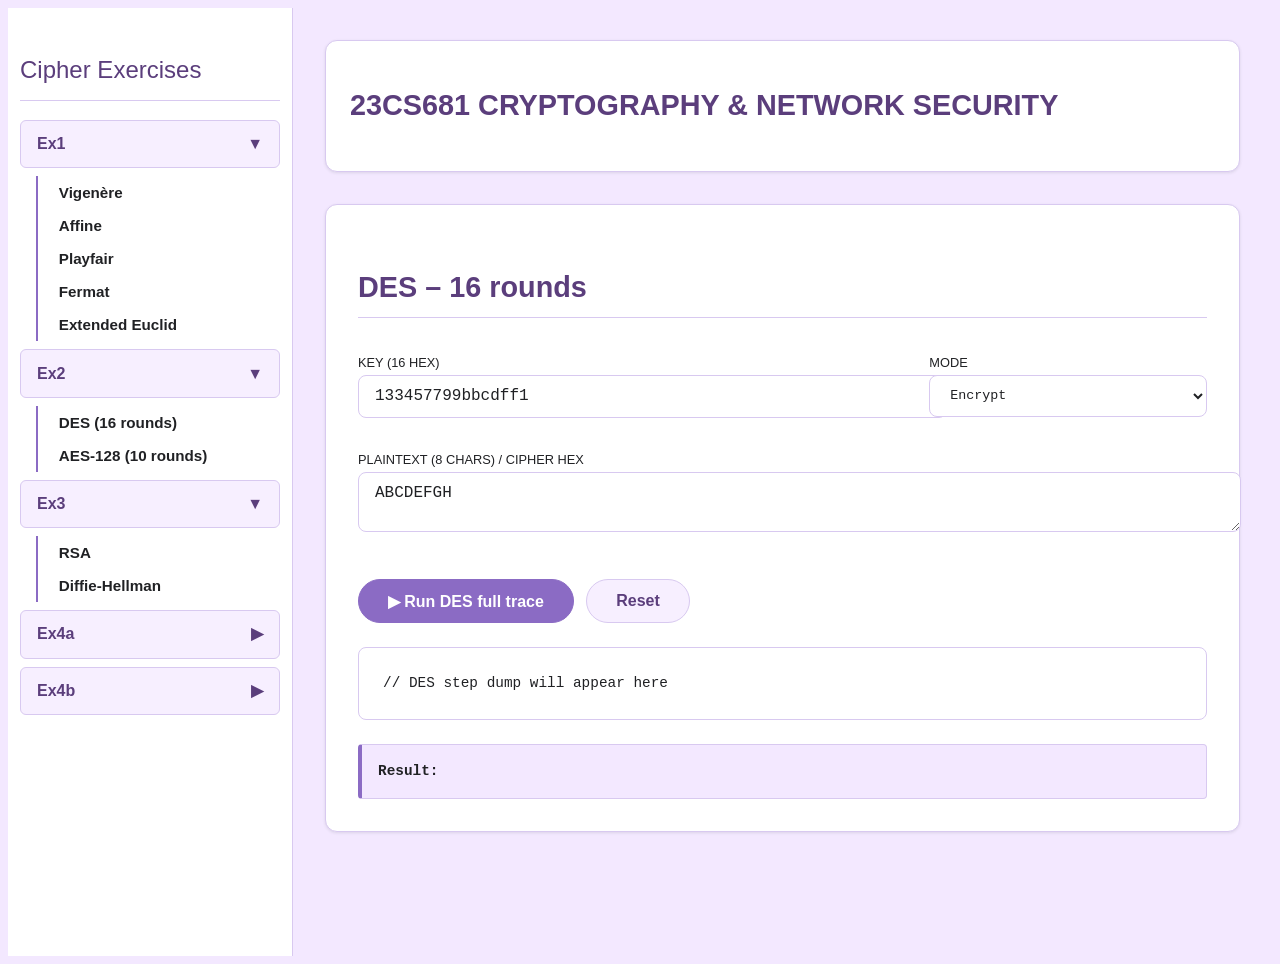
==== commit cf61d8b3: "Update cipher.html" ====
--- a/cipher.html
+++ b/cipher.html
@@ -5,11 +5,10 @@
     <meta name="viewport" content="width=device-width, initial-scale=1.0">
     <title>DES · AES · Classical · RSA · complete step‑by‑step</title>
     <style>
-        * { margin: 0; padding: 0; box-sizing: border-box; }
         body {
-            background: #f8fafc;
-            font-family: 'Segoe UI', Roboto, monospace;
-            color: #1e293b;
+            background: #f3e8ff;
+            font-family: 'Roboto', sans-serif;
+            color: #202124;
             line-height: 1.5;
         }
         .app {
@@ -20,7 +19,7 @@
         .sidebar {
             width: 260px;
             background: #ffffff;
-            border-right: 1px solid #dbe4f0;
+            border-right: 1px solid #d8c9f0;
             padding: 1.5rem 0.75rem;
             flex-shrink: 0;
             height: 100vh;
@@ -29,15 +28,15 @@
             top: 0;
         }
         .sidebar h2 {
-            color: #1e3a5f;
-            border-bottom: 1px solid #dbe4f0;
+            color: #5b3e7c;
+            border-bottom: 1px solid #d8c9f0;
             padding-bottom: 0.75rem;
             margin-bottom: 1.2rem;
             font-weight: 500;
         }
         .ex-header {
-            background: #eef4fb;
-            border: 1px solid #d3e0ef;
+            background: #f7efff;
+            border: 1px solid #d8c9f0;
             padding: 0.7rem 1rem;
             border-radius: 6px;
             display: flex;
@@ -45,11 +44,11 @@
             cursor: pointer;
             margin: 0.5rem 0;
             font-weight: 600;
-            color: #1f3a56;
+            color: #5b3e7c;
         }
         .submenu {
             margin-left: 1rem;
-            border-left: 2px solid #c8d8ea;
+            border-left: 2px solid #8b6bc4;
             padding-left: 0.5rem;
             display: none;
         }
@@ -60,16 +59,16 @@
             border: none;
             text-align: left;
             padding: 0.5rem 0.8rem;
-            color: #4b5d73;
+            color: #202124;
             border-radius: 4px;
             cursor: pointer;
             font-size: 0.95rem;
         }
-        .cipher-btn:hover { background: #e8f1fb; color: #0f172a; }
+        .cipher-btn:hover { background: #ede2ff; color: #5b3e7c; }
         .cipher-btn.active {
-            background: #dbeafe;
-            border-left: 4px solid #2563eb;
-            color: #0f172a;
+            background: #ede2ff;
+            border-left: 4px solid #8b6bc4;
+            color: #5b3e7c;
         }
         .main {
             flex: 1;
@@ -78,49 +77,101 @@
         }
         .header-panel {
             background: #ffffff;
-            border: 1px solid #dbe4f0;
+            border: 1px solid #d8c9f0;
             padding: 1.5rem;
             border-radius: 12px;
             margin-bottom: 2rem;
-            box-shadow: 0 10px 25px rgba(15, 23, 42, 0.06);
-        }
-        .header-panel h1 { color: #1d4ed8; font-size: 1.8rem; font-weight: 600; }
-        .header-row { display: flex; gap: 2rem; color: #64748b; margin-top: 0.5rem; }
+            box-shadow: 0 1px 3px rgba(60, 64, 67, 0.12);
+        }
+        .header-panel h1 { color: #5b3e7c; font-size: 1.8rem; font-weight: 600; }
+        .header-row { display: flex; gap: 2rem; color: #5f6368; margin-top: 0.5rem; }
         .cipher-box {
             background: #ffffff;
-            border: 1px solid #dbe4f0;
+            border: 1px solid #d8c9f0;
             padding: 2rem;
             border-radius: 12px;
             margin-top: 1.5rem;
             display: none;
-            box-shadow: 0 10px 25px rgba(15, 23, 42, 0.05);
+            box-shadow: 0 1px 3px rgba(60, 64, 67, 0.12);
         }
         .cipher-box.active { display: block; }
-        h3 { color: #1d4ed8; font-size: 1.8rem; margin-bottom: 1.2rem; border-bottom: 1px solid #dbe4f0; padding-bottom: 0.5rem; }
-        label { display: block; color: #475569; text-transform: uppercase; font-size: 0.8rem; margin: 1rem 0 0.2rem; }
+        h3 { color: #5b3e7c; font-size: 1.8rem; margin-bottom: 1.2rem; border-bottom: 1px solid #d8c9f0; padding-bottom: 0.5rem; }
+        label { display: block; color: #202124; text-transform: uppercase; font-size: 0.8rem; margin: 1rem 0 0.2rem; }
+        input, textarea {
+            width: 100%;
+            padding: 0.75rem;
+            border: 1px solid #d8c9f0;
+            border-radius: 4px;
+            font-size: 1rem;
+            margin-bottom: 1rem;
+            background: #ffffff;
+        }
+        .btn-group {
+            display: flex;
+            gap: 1rem;
+            margin-top: 1rem;
+        }
+        button {
+            padding: 0.75rem 1.5rem;
+            border: none;
+            border-radius: 4px;
+            cursor: pointer;
+            font-size: 1rem;
+            font-weight: 500;
+            background: #f7efff;
+            color: #5b3e7c;
+        }
+        .primary {
+            background: #8b6bc4;
+            color: #ffffff;
+        }
+        .primary:hover { background: #7b5bbf; }
+        .steps-panel, .result-box {
+            background: #ffffff;
+            border: 1px solid #d8c9f0;
+            padding: 1rem;
+            border-radius: 4px;
+            margin-top: 1rem;
+            font-family: 'Courier New', monospace;
+            font-size: 0.9rem;
+            white-space: pre-wrap;
+            max-height: 400px;
+            overflow-y: auto;
+        }
+        .matrix-cell {
+            display: inline-block;
+            width: 30px;
+            height: 30px;
+            border: 1px solid #d8c9f0;
+            text-align: center;
+            line-height: 30px;
+            margin: 2px;
+            background: #ffffff;
+            border-radius: 4px;
+        }
         input, textarea, select {
             width: 100%;
-            background: #f8fbff;
-            border: 1px solid #cbd5e1;
-            color: #0f172a;
+            background: #ffffff;
+            border: 1px solid #d8c9f0;
+            color: #202124;
             padding: 0.7rem 1rem;
             border-radius: 8px;
             font-family: 'Courier New', monospace;
         }
         .btn-group { display: flex; gap: 0.8rem; flex-wrap: wrap; margin: 1.5rem 0; }
         button {
-            background: #e2e8f0;
-            border: 1px solid #cbd5e1;
-            color: #0f172a;
+            background: #f7efff;
+            border: 1px solid #d8c9f0;
+            color: #5b3e7c;
             padding: 0.7rem 1.8rem;
             border-radius: 30px;
             font-weight: 600;
             cursor: pointer;
         }
-        button.primary { background: #2563eb; border-color: #1d4ed8; color: white; }
+        button.primary { background: #8b6bc4; border-color: #8b6bc4; color: white; }
         .steps-panel {
-            background: #f8fbff;
-            border: 1px solid #d7e3f1;
+            background: #ffffff;
+            border: 1px solid #d8c9f0;
             border-radius: 8px;
             padding: 1.5rem;
             font-family: 'Courier New', monospace;
@@ -131,8 +182,8 @@
             margin: 1.5rem 0;
         }
         .result-box {
-            background: #f0fdf4;
-            border-left: 4px solid #16a34a;
+            background: #f3e8ff;
+            border-left: 4px solid #8b6bc4;
             padding: 1rem;
             font-weight: bold;
         }
@@ -140,7 +191,7 @@
             display: grid;
             grid-template-columns: repeat(4, 1fr);
             gap: 6px;
-            background: #eef4fb;
+            background: #f7efff;
             padding: 10px;
             border-radius: 8px;
             margin: 8px 0;
@@ -148,15 +199,15 @@
         }
         .matrix-cell {
             background: #ffffff;
-            border: 1px solid #cbd5e1;
+            border: 1px solid #d8c9f0;
             text-align: center;
             padding: 4px;
             border-radius: 4px;
         }
-        .key-row { background: #fff7ed; padding: 0.8rem; margin: 0.5rem 0; border-left: 6px solid #f59e0b; }
+        .key-row { background: #f3e8ff; padding: 0.8rem; margin: 0.5rem 0; border-left: 6px solid #8b6bc4; }
         table { width: 100%; border-collapse: collapse; margin: 10px 0; background: #ffffff; }
         th, td { border: 1px solid #cbd5e1; padding: 6px; text-align: center; color: #1e293b; }
-        th { background: #e8f1fb; }
+        th { background: #ece0ff; }
     </style>
 </head>
 <body>
@@ -164,7 +215,7 @@
     <div class="sidebar">
         <h2> Cipher Exercises</h2>
         <div class="ex-group">
-            <div class="ex-header" onclick="toggleSub(this)">Ex1: Classical  <span class="arrow">▼</span></div>
+            <div class="ex-header" onclick="toggleSub(this)">Ex1<span class="arrow">▼</span></div>
             <div class="submenu show">
                 <button class="cipher-btn" onclick="showCipher('vigenere')">Vigenère</button>
                 <button class="cipher-btn" onclick="showCipher('affine')">Affine</button>
@@ -174,31 +225,36 @@
             </div>
         </div>
         <div class="ex-group">
-            <div class="ex-header" onclick="toggleSub(this)">Ex2: Block Ciphers  <span class="arrow">▼</span></div>
+            <div class="ex-header" onclick="toggleSub(this)">Ex2<span class="arrow">▼</span></div>
             <div class="submenu show">
                 <button class="cipher-btn" onclick="showCipher('des')">DES (16 rounds)</button>
                 <button class="cipher-btn" onclick="showCipher('aes')">AES-128 (10 rounds)</button>
             </div>
         </div>
         <div class="ex-group">
-            <div class="ex-header" onclick="toggleSub(this)">Ex3: RSA <span class="arrow">▼</span></div>
+            <div class="ex-header" onclick="toggleSub(this)">Ex3<span class="arrow">▼</span></div>
             <div class="submenu show">
                 <!-- Replaced the two placeholder buttons with one full RSA button -->
                 <button class="cipher-btn" onclick="showCipher('rsa')">RSA </button>
             </div>
-        </div>
-        <div class="ex-group">
-            <div class="ex-header" onclick="toggleSub(this)">Ex4: Diffie-Hellman <span class="arrow">▼</span></div>
             <div class="submenu show">
-                <button class="cipher-btn" onclick="showCipher('diffie')">Key Exchange</button>
+                <button class="cipher-btn" onclick="showCipher('diffie')">Diffie-Hellman</button>
             </div>
         </div>
-        <div class="ex-group">
-            <div class="ex-header" onclick="toggleSub(this)">Ex5: Hash Functions <span class="arrow">▼</span></div>
-            <div class="submenu show">
+                <div class="ex-group">
+            <div class="ex-header" onclick="toggleSub(this)">Ex4a <span class="arrow">▶</span></div>
+            <div class="submenu">
                 <button class="cipher-btn" onclick="showCipher('md5')">MD5</button>
             </div>
         </div>
+        <div class="ex-group">
+            <div class="ex-header" onclick="toggleSub(this)">Ex4b <span class="arrow">▶</span></div>
+            <div class="submenu">
+                <button class="cipher-btn" onclick="showCipher('cmac')">CMAC</button>
+            </div>
+            
+        </div>
+
 
     </div>
 
@@ -320,174 +376,34 @@
             <div id="dh-out" class="result-box">Result: </div>
         </div>
 
+        <!-- ========== EX4: CMAC ========== -->
+        <div id="cmac-box" class="cipher-box">
+            <h3>Message Authentication Code - CMAC</h3>
+            <label>Message</label><input id="cmac-message" value="hello">
+            <label>AES-128 Key (32 hex)</label><input id="cmac-key" value="2b7e151628aed2a6abf7158809cf4f3c">
+            <div class="btn-group">
+                <button class="primary" onclick="computeCMACUI()">Compute CMAC</button>
+                <button onclick="resetCMAC()">Reset</button>
+            </div>
+            <div id="cmac-steps" class="steps-panel">// CMAC steps will appear here</div>
+            <div id="cmac-out" class="result-box">Result: </div>
+        </div>
+
         <!-- ========== EX5: MD5 ========== -->
         <div id="md5-box" class="cipher-box">
             <h3>MD5 Hash Function</h3>
-            <label>Message to Hash</label><input id="md5-message" value="hello world">
-            <button class="primary" onclick="computeMD5()">Compute MD5 Hash</button>
-            <div id="md5-steps" class="steps-panel">// MD5 steps</div>
+            <label>Message</label><input id="md5-message" value="hello world">
+            <div class="btn-group">
+                <button class="primary" onclick="computeMD5UI()">Compute Hash</button>
+                <button onclick="resetMD5()">Reset</button>
+            </div>
+            <div id="md5-steps" class="steps-panel">// MD5 steps will appear here</div>
             <div id="md5-out" class="result-box">Result: </div>
         </div>
     </div>
 </div>
 
 <script>
-    // MD5 constants
-    const S = [
-        7, 12, 17, 22,  7, 12, 17, 22,  7, 12, 17, 22,  7, 12, 17, 22,
-        5,  9, 14, 20,  5,  9, 14, 20,  5,  9, 14, 20,  5,  9, 14, 20,
-        4, 11, 16, 23,  4, 11, 16, 23,  4, 11, 16, 23,  4, 11, 16, 23,
-        6, 10, 15, 21,  6, 10, 15, 21,  6, 10, 15, 21,  6, 10, 15, 21
-    ];
-
-    const K = [
-        0xd76aa478, 0xe8c7b756, 0x242070db, 0xc1bdceee,
-        0xf57c0faf, 0x4787c62a, 0xa8304613, 0xfd469501,
-        0x698098d8, 0x8b44f7af, 0xffff5bb1, 0x895cd7be,
-        0x6b901122, 0xfd987193, 0xa679438e, 0x49b40821,
-        0xf61e2562, 0xc040b340, 0x265e5a51, 0xe9b6c7aa,
-        0xd62f105d, 0x02441453, 0xd8a1e681, 0xe7d3fbc8,
-        0x21e1cde6, 0xc33707d6, 0xf4d50d87, 0x455a14ed,
-        0xa9e3e905, 0xfcefa3f8, 0x676f02d9, 0x8d2a4c8a,
-        0xfffa3942, 0x8771f681, 0x6d9d6122, 0xfde5380c,
-        0xa4beea44, 0x4bdecfa9, 0xf6bb4b60, 0xbebfbc70,
-        0x289b7ec6, 0xeaa127fa, 0xd4ef3085, 0x04881d05,
-        0xd9d4d039, 0xe6db99e5, 0x1fa27cf8, 0xc4ac5665,
-        0xf4292244, 0x432aff97, 0xab9423a7, 0xfc93a039,
-        0x655b59c3, 0x8f0ccc92, 0xffeff47d, 0x85845dd1,
-        0x6fa87e4f, 0xfe2ce6e0, 0xa3014314, 0x4e0811a1,
-        0xf7537e82, 0xbd3af235, 0x2ad7d2bb, 0xeb86d391
-    ];
-
-    function leftRotate(value, amount) {
-        return ((value << amount) | (value >>> (32 - amount))) & 0xFFFFFFFF;
-    }
-
-    function md5Hash(message, showSteps = true) {
-        let steps = showSteps ? [] : null;
-
-        // Convert message to bytes
-        let msgBytes = new TextEncoder().encode(message);
-        let msgLen = msgBytes.length;
-
-        // Step 1: Append padding
-        let padded = new Uint8Array(Math.floor((msgLen + 8) / 64 + 1) * 64);
-        padded.set(msgBytes);
-        padded[msgLen] = 0x80;
-
-        // Append length in bits (little-endian)
-        let lenBits = msgLen * 8;
-        for (let i = 0; i < 8; i++) {
-            padded[padded.length - 8 + i] = (lenBits >>> (i * 8)) & 0xFF;
-        }
-
-        if (showSteps) {
-            steps.push("Step 1: Padding the message");
-            steps.push(`Original message length: ${msgLen} bytes`);
-            steps.push(`Padded message length: ${padded.length} bytes`);
-        }
-
-        // Initialize MD5 state
-        let h0 = 0x67452301;
-        let h1 = 0xefcdab89;
-        let h2 = 0x98badcfe;
-        let h3 = 0x10325476;
-
-        if (showSteps) {
-            steps.push("Step 2: Initialize MD5 state");
-            steps.push(`h0 = ${h0.toString(16).padStart(8, '0')}`);
-            steps.push(`h1 = ${h1.toString(16).padStart(8, '0')}`);
-            steps.push(`h2 = ${h2.toString(16).padStart(8, '0')}`);
-            steps.push(`h3 = ${h3.toString(16).padStart(8, '0')}`);
-        }
-
-        // Process in 512-bit chunks
-        for (let chunkStart = 0; chunkStart < padded.length; chunkStart += 64) {
-            let chunk = padded.slice(chunkStart, chunkStart + 64);
-            let w = new Array(16);
-            for (let i = 0; i < 16; i++) {
-                w[i] = (chunk[i*4]) | (chunk[i*4+1] << 8) | (chunk[i*4+2] << 16) | (chunk[i*4+3] << 24);
-            }
-
-            if (showSteps) {
-                steps.push(`\nProcessing chunk ${chunkStart/64 + 1}`);
-                steps.push("Message schedule (w[0..15]):");
-                for (let i = 0; i < 16; i++) {
-                    steps.push(`w[${i}] = ${w[i].toString(16).padStart(8, '0')}`);
-                }
-            }
-
-            let a = h0, b = h1, c = h2, d = h3;
-
-            if (showSteps) {
-                steps.push("Initial a,b,c,d for this chunk:");
-                steps.push(`a = ${a.toString(16).padStart(8, '0')}, b = ${b.toString(16).padStart(8, '0')}, c = ${c.toString(16).padStart(8, '0')}, d = ${d.toString(16).padStart(8, '0')}`);
-            }
-
-            // Main loop
-            for (let i = 0; i < 64; i++) {
-                let f, g;
-                if (i < 16) {
-                    f = (b & c) | (~b & d);
-                    g = i;
-                } else if (i < 32) {
-                    f = (d & b) | (~d & c);
-                    g = (5 * i + 1) % 16;
-                } else if (i < 48) {
-                    f = b ^ c ^ d;
-                    g = (3 * i + 5) % 16;
-                } else {
-                    f = c ^ (b | ~d);
-                    g = (7 * i) % 16;
-                }
-
-                f = (f + a + K[i] + w[g]) & 0xFFFFFFFF;
-                a = d;
-                d = c;
-                c = b;
-                b = (b + leftRotate(f, S[i])) & 0xFFFFFFFF;
-
-                if (showSteps && (i % 4 == 0 || i == 63)) {
-                    steps.push(`Round ${Math.floor(i/16) + 1}, step ${i%16 + 1}: a=${a.toString(16).padStart(8, '0')}, b=${b.toString(16).padStart(8, '0')}, c=${c.toString(16).padStart(8, '0')}, d=${d.toString(16).padStart(8, '0')}`);
-                }
-            }
-
-            // Add to result
-            h0 = (h0 + a) & 0xFFFFFFFF;
-            h1 = (h1 + b) & 0xFFFFFFFF;
-            h2 = (h2 + c) & 0xFFFFFFFF;
-            h3 = (h3 + d) & 0xFFFFFFFF;
-
-            if (showSteps) {
-                steps.push("After adding chunk:");
-                steps.push(`h0 = ${h0.toString(16).padStart(8, '0')}, h1 = ${h1.toString(16).padStart(8, '0')}, h2 = ${h2.toString(16).padStart(8, '0')}, h3 = ${h3.toString(16).padStart(8, '0')}`);
-            }
-        }
-
-        // Produce final hash
-        let digest = new Uint8Array(16);
-        digest[0] = h0 & 0xFF; digest[1] = (h0 >>> 8) & 0xFF; digest[2] = (h0 >>> 16) & 0xFF; digest[3] = (h0 >>> 24) & 0xFF;
-        digest[4] = h1 & 0xFF; digest[5] = (h1 >>> 8) & 0xFF; digest[6] = (h1 >>> 16) & 0xFF; digest[7] = (h1 >>> 24) & 0xFF;
-        digest[8] = h2 & 0xFF; digest[9] = (h2 >>> 8) & 0xFF; digest[10] = (h2 >>> 16) & 0xFF; digest[11] = (h2 >>> 24) & 0xFF;
-        digest[12] = h3 & 0xFF; digest[13] = (h3 >>> 8) & 0xFF; digest[14] = (h3 >>> 16) & 0xFF; digest[15] = (h3 >>> 24) & 0xFF;
-
-        let hashHex = Array.from(digest, b => b.toString(16).padStart(2, '0')).join('');
-
-        if (showSteps) {
-            steps.push("\nFinal MD5 hash:");
-            steps.push(hashHex);
-        }
-
-        return { hash: hashHex, steps: steps };
-    }
-
-    function computeMD5() {
-        let message = document.getElementById('md5-message').value;
-        let result = md5Hash(message);
-        document.getElementById('md5-steps').innerText = result.steps.join('\n');
-        document.getElementById('md5-out').innerText = 'MD5 Hash: ' + result.hash;
-    }
-
     // ---------- SIDEBAR HELPERS ----------
     function toggleSub(header) {
         let s = header.nextElementSibling;
@@ -501,8 +417,8 @@
         event.target.classList.add('active');
         let names = {
             vigenere: 'Vigenère', affine: 'Affine', playfair: 'Playfair',
-            fermat: 'Fermat', euclid: 'Euclid', des: 'DES (full trace)', aes: 'AES-128',
-            rsa: 'RSA (full step‑by‑step)', md5: 'MD5'
+            fermat: 'Fermat', euclid: 'Euclid', des: 'DES (full trace)', aes: 'AES-128', cmac: 'CMAC',
+            rsa: 'RSA (full step‑by‑step)', md5: 'MD5 Hash Function'
         };
         document.getElementById('current-ex').innerText =
             name === 'diffie' ? 'Diffie-Hellman Key Exchange' : (names[name] || name);
@@ -758,6 +674,121 @@
     }
 
     // ############################################################
+    // # EX4: AES-CMAC
+    // ############################################################
+    function xorByteBlocks(a, b) {
+        return a.map((value, index) => value ^ b[index]);
+    }
+
+    function leftShift128(block) {
+        let out = new Array(16).fill(0);
+        let carry = 0;
+        for (let i = 15; i >= 0; i--) {
+            out[i] = ((block[i] << 1) & 0xff) | carry;
+            carry = (block[i] & 0x80) ? 1 : 0;
+        }
+        return out;
+    }
+
+    function generateAesCmacSubkeys(keyBytes) {
+        let zeroBlock = new Array(16).fill(0);
+        let l = aesEncryptBlock128(zeroBlock, keyBytes);
+        let k1 = leftShift128(l);
+        if (l[0] & 0x80) k1[15] ^= 0x87;
+
+        let k2 = leftShift128(k1);
+        if (k1[0] & 0x80) k2[15] ^= 0x87;
+
+        return { l, k1, k2 };
+    }
+
+    function padCmacBlock(block) {
+        let padded = block.slice();
+        padded.push(0x80);
+        while (padded.length < 16) padded.push(0x00);
+        return padded;
+    }
+
+    function computeCMAC(message, keyHex) {
+        if (!/^[0-9a-fA-F]{32}$/.test(keyHex)) {
+            throw new Error('AES-128 key must be exactly 32 hexadecimal characters.');
+        }
+
+        let keyBytes = hexToBytes(keyHex);
+        let msgBytes = Array.from(new TextEncoder().encode(message));
+        let steps = [];
+        let subkeys = generateAesCmacSubkeys(keyBytes);
+        let blockCount = Math.ceil(msgBytes.length / 16) || 1;
+        let blocks = [];
+
+        steps.push('Message authentication code');
+        steps.push('CMAC');
+        steps.push('');
+        steps.push('Aim: To implement AES based message authentication code.');
+        steps.push('');
+        steps.push(`Message bytes: ${msgBytes.length ? bytesToHex(msgBytes) : '(empty)'}`);
+        steps.push(`AES key: ${keyHex.toLowerCase()}`);
+        steps.push('');
+        steps.push(`L  = AES_K(0^128) = ${bytesToHex(subkeys.l)}`);
+        steps.push(`K1 = ${bytesToHex(subkeys.k1)}`);
+        steps.push(`K2 = ${bytesToHex(subkeys.k2)}`);
+
+        for (let i = 0; i < blockCount; i++) {
+            blocks.push(msgBytes.slice(i * 16, i * 16 + 16));
+        }
+
+        let last = blocks[blocks.length - 1];
+        if (msgBytes.length > 0 && last.length === 16) {
+            blocks[blocks.length - 1] = xorByteBlocks(last, subkeys.k1);
+            steps.push('');
+            steps.push('Final block is complete, so it is XORed with K1.');
+        } else {
+            let padded = padCmacBlock(last);
+            blocks[blocks.length - 1] = xorByteBlocks(padded, subkeys.k2);
+            steps.push('');
+            steps.push(`Final block is padded with 80 then zeros: ${bytesToHex(padded)}`);
+            steps.push('Padded final block is XORed with K2.');
+        }
+
+        let chainingValue = new Array(16).fill(0);
+
+        for (let i = 0; i < blocks.length; i++) {
+            let aesInput = xorByteBlocks(chainingValue, blocks[i]);
+            chainingValue = aesEncryptBlock128(aesInput, keyBytes);
+
+            steps.push('');
+            steps.push(`Block ${i + 1}`);
+            steps.push(`AES input : ${bytesToHex(aesInput)}`);
+            steps.push(`AES output: ${bytesToHex(chainingValue)}`);
+        }
+
+        let cmacValue = bytesToHex(chainingValue);
+        steps.push('');
+        steps.push(`CMAC value: ${cmacValue}`);
+
+        return { cmac: cmacValue, steps: steps.join('\n') };
+    }
+
+    function computeCMACUI() {
+        try {
+            let message = document.getElementById('cmac-message').value;
+            let key = document.getElementById('cmac-key').value.trim();
+            let result = computeCMAC(message, key);
+            document.getElementById('cmac-steps').innerText = result.steps;
+            document.getElementById('cmac-out').innerText = `Result: ${result.cmac}`;
+        } catch (err) {
+            alert(err.message);
+        }
+    }
+
+    function resetCMAC() {
+        document.getElementById('cmac-message').value = 'hello';
+        document.getElementById('cmac-key').value = '2b7e151628aed2a6abf7158809cf4f3c';
+        document.getElementById('cmac-steps').innerText = '// CMAC steps will appear here';
+        document.getElementById('cmac-out').innerText = 'Result: ';
+    }
+
+    // ############################################################
     // # EX2: AES-128 
     // ############################################################
     const SBOX = [
@@ -805,6 +836,68 @@
             xtime(a[0]) ^ a[0] ^ a[1] ^ a[2] ^ xtime(a[3])
         ];
         return b;
+    }
+
+    function aesKeyExpansion128(keyBytes) {
+        let w = [];
+        for (let i = 0; i < 4; i++) w.push(keyBytes.slice(i * 4, i * 4 + 4));
+
+        for (let i = 4; i < 44; i++) {
+            let temp = w[i - 1].slice();
+            if (i % 4 === 0) {
+                temp = [temp[1], temp[2], temp[3], temp[0]];
+                temp = temp.map(b => SBOX[b]);
+                temp[0] ^= RCON[i / 4 - 1];
+            }
+
+            let newWord = [];
+            for (let j = 0; j < 4; j++) newWord[j] = w[i - 4][j] ^ temp[j];
+            w.push(newWord);
+        }
+
+        return w;
+    }
+
+    function aesShiftRows(state) {
+        let shifted = new Array(16);
+        for (let row = 0; row < 4; row++) {
+            for (let col = 0; col < 4; col++) {
+                shifted[row + 4 * col] = state[row + 4 * ((col + row) % 4)];
+            }
+        }
+        return shifted;
+    }
+
+    function aesMixColumnsState(state) {
+        let mixedState = new Array(16);
+        for (let col = 0; col < 4; col++) {
+            let colBytes = [state[4 * col], state[1 + 4 * col], state[2 + 4 * col], state[3 + 4 * col]];
+            let mixed = mixColumn(colBytes);
+            for (let row = 0; row < 4; row++) mixedState[row + 4 * col] = mixed[row];
+        }
+        return mixedState;
+    }
+
+    function aesEncryptBlock128(blockBytes, keyBytes) {
+        if (blockBytes.length !== 16) throw new Error('AES block must be exactly 16 bytes.');
+        if (keyBytes.length !== 16) throw new Error('AES-128 key must be exactly 16 bytes.');
+
+        let w = aesKeyExpansion128(keyBytes);
+        let state = blockBytes.slice();
+        let roundKey = w.slice(0, 4).flat();
+
+        for (let i = 0; i < 16; i++) state[i] ^= roundKey[i];
+
+        for (let r = 1; r <= 10; r++) {
+            for (let i = 0; i < 16; i++) state[i] = SBOX[state[i]];
+            state = aesShiftRows(state);
+            if (r < 10) state = aesMixColumnsState(state);
+
+            roundKey = w.slice(r * 4, r * 4 + 4).flat();
+            for (let i = 0; i < 16; i++) state[i] ^= roundKey[i];
+        }
+
+        return state;
     }
 
     function runAesFullTrace() {
@@ -1141,6 +1234,228 @@
         document.getElementById('dh-out').innerText = 'Result: ';
     }
 
+    // ---------- MD5 Functions ----------
+    function addUnsigned(lX, lY) {
+        var lX4, lY4, lX8, lY8, lResult;
+        lX8 = (lX & 0x80000000);
+        lY8 = (lY & 0x80000000);
+        lX4 = (lX & 0x40000000);
+        lY4 = (lY & 0x40000000);
+        lResult = (lX & 0x3FFFFFFF) + (lY & 0x3FFFFFFF);
+        if (lX4 & lY4) {
+            return (lResult ^ 0x80000000 ^ lX8 ^ lY8);
+        }
+        if (lX4 | lY4) {
+            if (lResult & 0x40000000) {
+                return (lResult ^ 0xC0000000 ^ lX8 ^ lY8);
+            } else {
+                return (lResult ^ 0x40000000 ^ lX8 ^ lY8);
+            }
+        } else {
+            return (lResult ^ lX8 ^ lY8);
+        }
+    }
+
+    function leftRotate(value, shift) {
+        return (value << shift) | (value >>> (32 - shift));
+    }
+
+    function F(x, y, z) { return (x & y) | (~x & z); }
+    function G(x, y, z) { return (x & z) | (y & ~z); }
+    function H(x, y, z) { return x ^ y ^ z; }
+    function I(x, y, z) { return y ^ (x | ~z); }
+
+    function FF(a, b, c, d, x, s, ac) {
+        a = addUnsigned(a, addUnsigned(addUnsigned(F(b, c, d), x), ac));
+        return addUnsigned(leftRotate(a, s), b);
+    }
+
+    function GG(a, b, c, d, x, s, ac) {
+        a = addUnsigned(a, addUnsigned(addUnsigned(G(b, c, d), x), ac));
+        return addUnsigned(leftRotate(a, s), b);
+    }
+
+    function HH(a, b, c, d, x, s, ac) {
+        a = addUnsigned(a, addUnsigned(addUnsigned(H(b, c, d), x), ac));
+        return addUnsigned(leftRotate(a, s), b);
+    }
+
+    function II(a, b, c, d, x, s, ac) {
+        a = addUnsigned(a, addUnsigned(addUnsigned(I(b, c, d), x), ac));
+        return addUnsigned(leftRotate(a, s), b);
+    }
+
+    function convertToWordArray(message) {
+        var messageLength = message.length;
+        var numberOfWordsTemp1 = messageLength + 8;
+        var numberOfWordsTemp2 = (numberOfWordsTemp1 - (numberOfWordsTemp1 % 64)) / 64;
+        var numberOfWords = (numberOfWordsTemp2 + 1) * 16;
+        var wordArray = new Array(numberOfWords - 1);
+        for (var i = 0; i < numberOfWords - 1; i++) {
+            wordArray[i] = 0;
+        }
+        var bytePosition = 0;
+        var byteCount = 0;
+        while (byteCount < messageLength) {
+            var byteCountTemp = (byteCount - (byteCount % 4)) / 4;
+            bytePosition = (byteCount % 4) * 8;
+            wordArray[byteCountTemp] = (wordArray[byteCountTemp] | (message.charCodeAt(byteCount) << bytePosition));
+            byteCount++;
+        }
+        var byteCountTemp = (byteCount - (byteCount % 4)) / 4;
+        bytePosition = (byteCount % 4) * 8;
+        wordArray[byteCountTemp] = wordArray[byteCountTemp] | (0x80 << bytePosition);
+        wordArray[numberOfWords - 2] = messageLength << 3;
+        wordArray[numberOfWords - 1] = messageLength >>> 29;
+        return wordArray;
+    }
+
+    function wordToHex(value) {
+        var hex = '';
+        for (var i = 0; i <= 3; i++) {
+            var byte = (value >>> (i * 8)) & 255;
+            hex += ('0' + byte.toString(16)).slice(-2);
+        }
+        return hex;
+    }
+
+    function computeMD5(message) {
+        var steps = [];
+        steps.push("Starting MD5 computation for message: \"" + message + "\"");
+        steps.push("");
+
+        var x = convertToWordArray(message);
+        steps.push("1. Preprocessing (Padding):");
+        steps.push("   - Original message length: " + message.length + " bytes (" + (message.length * 8) + " bits)");
+        steps.push("   - Appended 0x80 (1 bit followed by 7 zeros)");
+        steps.push("   - Padded with zeros to make length ≡ 448 mod 512 bits");
+        steps.push("   - Appended original length as 64-bit little-endian: " + (message.length << 3) + " (low 32 bits), " + (message.length >>> 29) + " (high 32 bits)");
+        steps.push("   - Total padded message: " + x.length + " words (512 bits per chunk)");
+        steps.push("");
+
+        var a = 0x67452301;
+        var b = 0xEFCDAB89;
+        var c = 0x98BADCFE;
+        var d = 0x10325476;
+        steps.push("2. Initialize MD Buffers:");
+        steps.push("   A = 0x" + a.toString(16));
+        steps.push("   B = 0x" + b.toString(16));
+        steps.push("   C = 0x" + c.toString(16));
+        steps.push("   D = 0x" + d.toString(16));
+        steps.push("");
+
+        for (var i = 0; i < x.length; i += 16) {
+            steps.push("3. Processing Chunk " + (i / 16 + 1) + " (words " + i + " to " + (i + 15) + "):");
+            steps.push("   Chunk words: " + x.slice(i, i + 16).map(w => "0x" + w.toString(16).padStart(8, '0')).join(", "));
+            steps.push("");
+
+            var AA = a, BB = b, CC = c, DD = d;
+            steps.push("   Round 1-16 (F function):");
+            var round = 1;
+            a = FF(a, b, c, d, x[i + 0], 7, 0xD76AA478); steps.push("     " + round++ + ". A = FF(A,B,C,D,x[0],7,0xD76AA478) -> 0x" + a.toString(16));
+            d = FF(d, a, b, c, x[i + 1], 12, 0xE8C7B756); steps.push("     " + round++ + ". D = FF(D,A,B,C,x[1],12,0xE8C7B756) -> 0x" + d.toString(16));
+            c = FF(c, d, a, b, x[i + 2], 17, 0x242070DB); steps.push("     " + round++ + ". C = FF(C,D,A,B,x[2],17,0x242070DB) -> 0x" + c.toString(16));
+            b = FF(b, c, d, a, x[i + 3], 22, 0xC1BDCEEE); steps.push("     " + round++ + ". B = FF(B,C,D,A,x[3],22,0xC1BDCEEE) -> 0x" + b.toString(16));
+            a = FF(a, b, c, d, x[i + 4], 7, 0xF57C0FAF); steps.push("     " + round++ + ". A = FF(A,B,C,D,x[4],7,0xF57C0FAF) -> 0x" + a.toString(16));
+            d = FF(d, a, b, c, x[i + 5], 12, 0x4787C62A); steps.push("     " + round++ + ". D = FF(D,A,B,C,x[5],12,0x4787C62A) -> 0x" + d.toString(16));
+            c = FF(c, d, a, b, x[i + 6], 17, 0xA8304613); steps.push("     " + round++ + ". C = FF(C,D,A,B,x[6],17,0xA8304613) -> 0x" + c.toString(16));
+            b = FF(b, c, d, a, x[i + 7], 22, 0xFD469501); steps.push("     " + round++ + ". B = FF(B,C,D,A,x[7],22,0xFD469501) -> 0x" + b.toString(16));
+            a = FF(a, b, c, d, x[i + 8], 7, 0x698098D8); steps.push("     " + round++ + ". A = FF(A,B,C,D,x[8],7,0x698098D8) -> 0x" + a.toString(16));
+            d = FF(d, a, b, c, x[i + 9], 12, 0x8B44F7AF); steps.push("     " + round++ + ". D = FF(D,A,B,C,x[9],12,0x8B44F7AF) -> 0x" + d.toString(16));
+            c = FF(c, d, a, b, x[i + 10], 17, 0xFFFF5BB1); steps.push("     " + round++ + ". C = FF(C,D,A,B,x[10],17,0xFFFF5BB1) -> 0x" + c.toString(16));
+            b = FF(b, c, d, a, x[i + 11], 22, 0x895CD7BE); steps.push("     " + round++ + ". B = FF(B,C,D,A,x[11],22,0x895CD7BE) -> 0x" + b.toString(16));
+            a = FF(a, b, c, d, x[i + 12], 7, 0x6B901122); steps.push("     " + round++ + ". A = FF(A,B,C,D,x[12],7,0x6B901122) -> 0x" + a.toString(16));
+            d = FF(d, a, b, c, x[i + 13], 12, 0xFD987193); steps.push("     " + round++ + ". D = FF(D,A,B,C,x[13],12,0xFD987193) -> 0x" + d.toString(16));
+            c = FF(c, d, a, b, x[i + 14], 17, 0xA679438E); steps.push("     " + round++ + ". C = FF(C,D,A,B,x[14],17,0xA679438E) -> 0x" + c.toString(16));
+            b = FF(b, c, d, a, x[i + 15], 22, 0x49B40821); steps.push("     " + round++ + ". B = FF(B,C,D,A,x[15],22,0x49B40821) -> 0x" + b.toString(16));
+
+            steps.push("   Round 17-32 (G function):");
+            a = GG(a, b, c, d, x[i + 1], 5, 0xF61E2562); steps.push("     " + round++ + ". A = GG(A,B,C,D,x[1],5,0xF61E2562) -> 0x" + a.toString(16));
+            d = GG(d, a, b, c, x[i + 6], 9, 0xC040B340); steps.push("     " + round++ + ". D = GG(D,A,B,C,x[6],9,0xC040B340) -> 0x" + d.toString(16));
+            c = GG(c, d, a, b, x[i + 11], 14, 0x265E5A51); steps.push("     " + round++ + ". C = GG(C,D,A,B,x[11],14,0x265E5A51) -> 0x" + c.toString(16));
+            b = GG(b, c, d, a, x[i + 0], 20, 0xE9B6C7AA); steps.push("     " + round++ + ". B = GG(B,C,D,A,x[0],20,0xE9B6C7AA) -> 0x" + b.toString(16));
+            a = GG(a, b, c, d, x[i + 5], 5, 0xD62F105D); steps.push("     " + round++ + ". A = GG(A,B,C,D,x[5],5,0xD62F105D) -> 0x" + a.toString(16));
+            d = GG(d, a, b, c, x[i + 10], 9, 0x02441453); steps.push("     " + round++ + ". D = GG(D,A,B,C,x[10],9,0x02441453) -> 0x" + d.toString(16));
+            c = GG(c, d, a, b, x[i + 15], 14, 0xD8A1E681); steps.push("     " + round++ + ". C = GG(C,D,A,B,x[15],14,0xD8A1E681) -> 0x" + c.toString(16));
+            b = GG(b, c, d, a, x[i + 4], 20, 0xE7D3FBC8); steps.push("     " + round++ + ". B = GG(B,C,D,A,x[4],20,0xE7D3FBC8) -> 0x" + b.toString(16));
+            a = GG(a, b, c, d, x[i + 9], 5, 0x21E1CDE6); steps.push("     " + round++ + ". A = GG(A,B,C,D,x[9],5,0x21E1CDE6) -> 0x" + a.toString(16));
+            d = GG(d, a, b, c, x[i + 14], 9, 0xC33707D6); steps.push("     " + round++ + ". D = GG(D,A,B,C,x[14],9,0xC33707D6) -> 0x" + d.toString(16));
+            c = GG(c, d, a, b, x[i + 3], 14, 0xF4D50D87); steps.push("     " + round++ + ". C = GG(C,D,A,B,x[3],14,0xF4D50D87) -> 0x" + c.toString(16));
+            b = GG(b, c, d, a, x[i + 8], 20, 0x455A14ED); steps.push("     " + round++ + ". B = GG(B,C,D,A,x[8],20,0x455A14ED) -> 0x" + b.toString(16));
+            a = GG(a, b, c, d, x[i + 13], 5, 0xA9E3E905); steps.push("     " + round++ + ". A = GG(A,B,C,D,x[13],5,0xA9E3E905) -> 0x" + a.toString(16));
+            d = GG(d, a, b, c, x[i + 2], 9, 0xFCEFA3F8); steps.push("     " + round++ + ". D = GG(D,A,B,C,x[2],9,0xFCEFA3F8) -> 0x" + d.toString(16));
+            c = GG(c, d, a, b, x[i + 7], 14, 0x676F02D9); steps.push("     " + round++ + ". C = GG(C,D,A,B,x[7],14,0x676F02D9) -> 0x" + c.toString(16));
+            b = GG(b, c, d, a, x[i + 12], 20, 0x8D2A4C8A); steps.push("     " + round++ + ". B = GG(B,C,D,A,x[12],20,0x8D2A4C8A) -> 0x" + b.toString(16));
+
+            steps.push("   Round 33-48 (H function):");
+            a = HH(a, b, c, d, x[i + 5], 4, 0xFFFA3942); steps.push("     " + round++ + ". A = HH(A,B,C,D,x[5],4,0xFFFA3942) -> 0x" + a.toString(16));
+            d = HH(d, a, b, c, x[i + 8], 11, 0x8771F681); steps.push("     " + round++ + ". D = HH(D,A,B,C,x[8],11,0x8771F681) -> 0x" + d.toString(16));
+            c = HH(c, d, a, b, x[i + 11], 16, 0x6D9D6122); steps.push("     " + round++ + ". C = HH(C,D,A,B,x[11],16,0x6D9D6122) -> 0x" + c.toString(16));
+            b = HH(b, c, d, a, x[i + 14], 23, 0xFDE5380C); steps.push("     " + round++ + ". B = HH(B,C,D,A,x[14],23,0xFDE5380C) -> 0x" + b.toString(16));
+            a = HH(a, b, c, d, x[i + 1], 4, 0xA4BEEA44); steps.push("     " + round++ + ". A = HH(A,B,C,D,x[1],4,0xA4BEEA44) -> 0x" + a.toString(16));
+            d = HH(d, a, b, c, x[i + 4], 11, 0x4BDECFA9); steps.push("     " + round++ + ". D = HH(D,A,B,C,x[4],11,0x4BDECFA9) -> 0x" + d.toString(16));
+            c = HH(c, d, a, b, x[i + 7], 16, 0xF6BB4B60); steps.push("     " + round++ + ". C = HH(C,D,A,B,x[7],16,0xF6BB4B60) -> 0x" + c.toString(16));
+            b = HH(b, c, d, a, x[i + 10], 23, 0xBEBFBC70); steps.push("     " + round++ + ". B = HH(B,C,D,A,x[10],23,0xBEBFBC70) -> 0x" + b.toString(16));
+            a = HH(a, b, c, d, x[i + 13], 4, 0x289B7EC6); steps.push("     " + round++ + ". A = HH(A,B,C,D,x[13],4,0x289B7EC6) -> 0x" + a.toString(16));
+            d = HH(d, a, b, c, x[i + 0], 11, 0xEAA127FA); steps.push("     " + round++ + ". D = HH(D,A,B,C,x[0],11,0xEAA127FA) -> 0x" + d.toString(16));
+            c = HH(c, d, a, b, x[i + 3], 16, 0xD4EF3085); steps.push("     " + round++ + ". C = HH(C,D,A,B,x[3],16,0xD4EF3085) -> 0x" + c.toString(16));
+            b = HH(b, c, d, a, x[i + 6], 23, 0x04881D05); steps.push("     " + round++ + ". B = HH(B,C,D,A,x[6],23,0x04881D05) -> 0x" + b.toString(16));
+            a = HH(a, b, c, d, x[i + 9], 4, 0xD9D4D039); steps.push("     " + round++ + ". A = HH(A,B,C,D,x[9],4,0xD9D4D039) -> 0x" + a.toString(16));
+            d = HH(d, a, b, c, x[i + 12], 11, 0xE6DB99E5); steps.push("     " + round++ + ". D = HH(D,A,B,C,x[12],11,0xE6DB99E5) -> 0x" + d.toString(16));
+            c = HH(c, d, a, b, x[i + 15], 16, 0x1FA27CF8); steps.push("     " + round++ + ". C = HH(C,D,A,B,x[15],16,0x1FA27CF8) -> 0x" + c.toString(16));
+            b = HH(b, c, d, a, x[i + 2], 23, 0xC4AC5665); steps.push("     " + round++ + ". B = HH(B,C,D,A,x[2],23,0xC4AC5665) -> 0x" + b.toString(16));
+
+            steps.push("   Round 49-64 (I function):");
+            a = II(a, b, c, d, x[i + 0], 6, 0xF4292244); steps.push("     " + round++ + ". A = II(A,B,C,D,x[0],6,0xF4292244) -> 0x" + a.toString(16));
+            d = II(d, a, b, c, x[i + 7], 10, 0x432AFF97); steps.push("     " + round++ + ". D = II(D,A,B,C,x[7],10,0x432AFF97) -> 0x" + d.toString(16));
+            c = II(c, d, a, b, x[i + 14], 15, 0xAB9423A7); steps.push("     " + round++ + ". C = II(C,D,A,B,x[14],15,0xAB9423A7) -> 0x" + c.toString(16));
+            b = II(b, c, d, a, x[i + 5], 21, 0xFC93A039); steps.push("     " + round++ + ". B = II(B,C,D,A,x[5],21,0xFC93A039) -> 0x" + b.toString(16));
+            a = II(a, b, c, d, x[i + 12], 6, 0x655B59C3); steps.push("     " + round++ + ". A = II(A,B,C,D,x[12],6,0x655B59C3) -> 0x" + a.toString(16));
+            d = II(d, a, b, c, x[i + 3], 10, 0x8F0CCC92); steps.push("     " + round++ + ". D = II(D,A,B,C,x[3],10,0x8F0CCC92) -> 0x" + d.toString(16));
+            c = II(c, d, a, b, x[i + 10], 15, 0xFFEFF47D); steps.push("     " + round++ + ". C = II(C,D,A,B,x[10],15,0xFFEFF47D) -> 0x" + c.toString(16));
+            b = II(b, c, d, a, x[i + 1], 21, 0x85845DD1); steps.push("     " + round++ + ". B = II(B,C,D,A,x[1],21,0x85845DD1) -> 0x" + b.toString(16));
+            a = II(a, b, c, d, x[i + 8], 6, 0x6FA87E4F); steps.push("     " + round++ + ". A = II(A,B,C,D,x[8],6,0x6FA87E4F) -> 0x" + a.toString(16));
+            d = II(d, a, b, c, x[i + 15], 10, 0xFE2CE6E0); steps.push("     " + round++ + ". D = II(D,A,B,C,x[15],10,0xFE2CE6E0) -> 0x" + d.toString(16));
+            c = II(c, d, a, b, x[i + 6], 15, 0xA3014314); steps.push("     " + round++ + ". C = II(C,D,A,B,x[6],15,0xA3014314) -> 0x" + c.toString(16));
+            b = II(b, c, d, a, x[i + 13], 21, 0x4E0811A1); steps.push("     " + round++ + ". B = II(B,C,D,A,x[13],21,0x4E0811A1) -> 0x" + b.toString(16));
+            a = II(a, b, c, d, x[i + 4], 6, 0xF7537E82); steps.push("     " + round++ + ". A = II(A,B,C,D,x[4],6,0xF7537E82) -> 0x" + a.toString(16));
+            d = II(d, a, b, c, x[i + 11], 10, 0xBD3AF235); steps.push("     " + round++ + ". D = II(D,A,B,C,x[11],10,0xBD3AF235) -> 0x" + d.toString(16));
+            c = II(c, d, a, b, x[i + 2], 15, 0x2AD7D2BB); steps.push("     " + round++ + ". C = II(C,D,A,B,x[2],15,0x2AD7D2BB) -> 0x" + c.toString(16));
+            b = II(b, c, d, a, x[i + 9], 21, 0xEB86D391); steps.push("     " + round++ + ". B = II(B,C,D,A,x[9],21,0xEB86D391) -> 0x" + b.toString(16));
+
+            a = addUnsigned(a, AA);
+            b = addUnsigned(b, BB);
+            c = addUnsigned(c, CC);
+            d = addUnsigned(d, DD);
+            steps.push("   Add back to main buffers:");
+            steps.push("     A += AA -> 0x" + a.toString(16));
+            steps.push("     B += BB -> 0x" + b.toString(16));
+            steps.push("     C += CC -> 0x" + c.toString(16));
+            steps.push("     D += DD -> 0x" + d.toString(16));
+            steps.push("");
+        }
+
+        steps.push("4. Finalize Hash:");
+        steps.push("   Concatenate A, B, C, D as little-endian hex.");
+        var hash = (wordToHex(a) + wordToHex(b) + wordToHex(c) + wordToHex(d)).toLowerCase();
+        steps.push("   Final Hash: " + hash);
+
+        return { hash: hash, steps: steps.join("\n") };
+    }
+
+    function computeMD5UI() {
+        let message = document.getElementById('md5-message').value;
+        let result = computeMD5(message);
+        document.getElementById('md5-steps').innerText = result.steps;
+        document.getElementById('md5-out').innerText = `Result: ${result.hash}`;
+    }
+
+    function resetMD5() {
+        document.getElementById('md5-message').value = 'hello world';
+        document.getElementById('md5-steps').innerText = '// MD5 steps will appear here';
+        document.getElementById('md5-out').innerText = 'Result: ';
+    }
+
     window.onload = function() {
         // default active DES
         document.querySelectorAll('.cipher-box').forEach(b=>b.classList.remove('active'));
